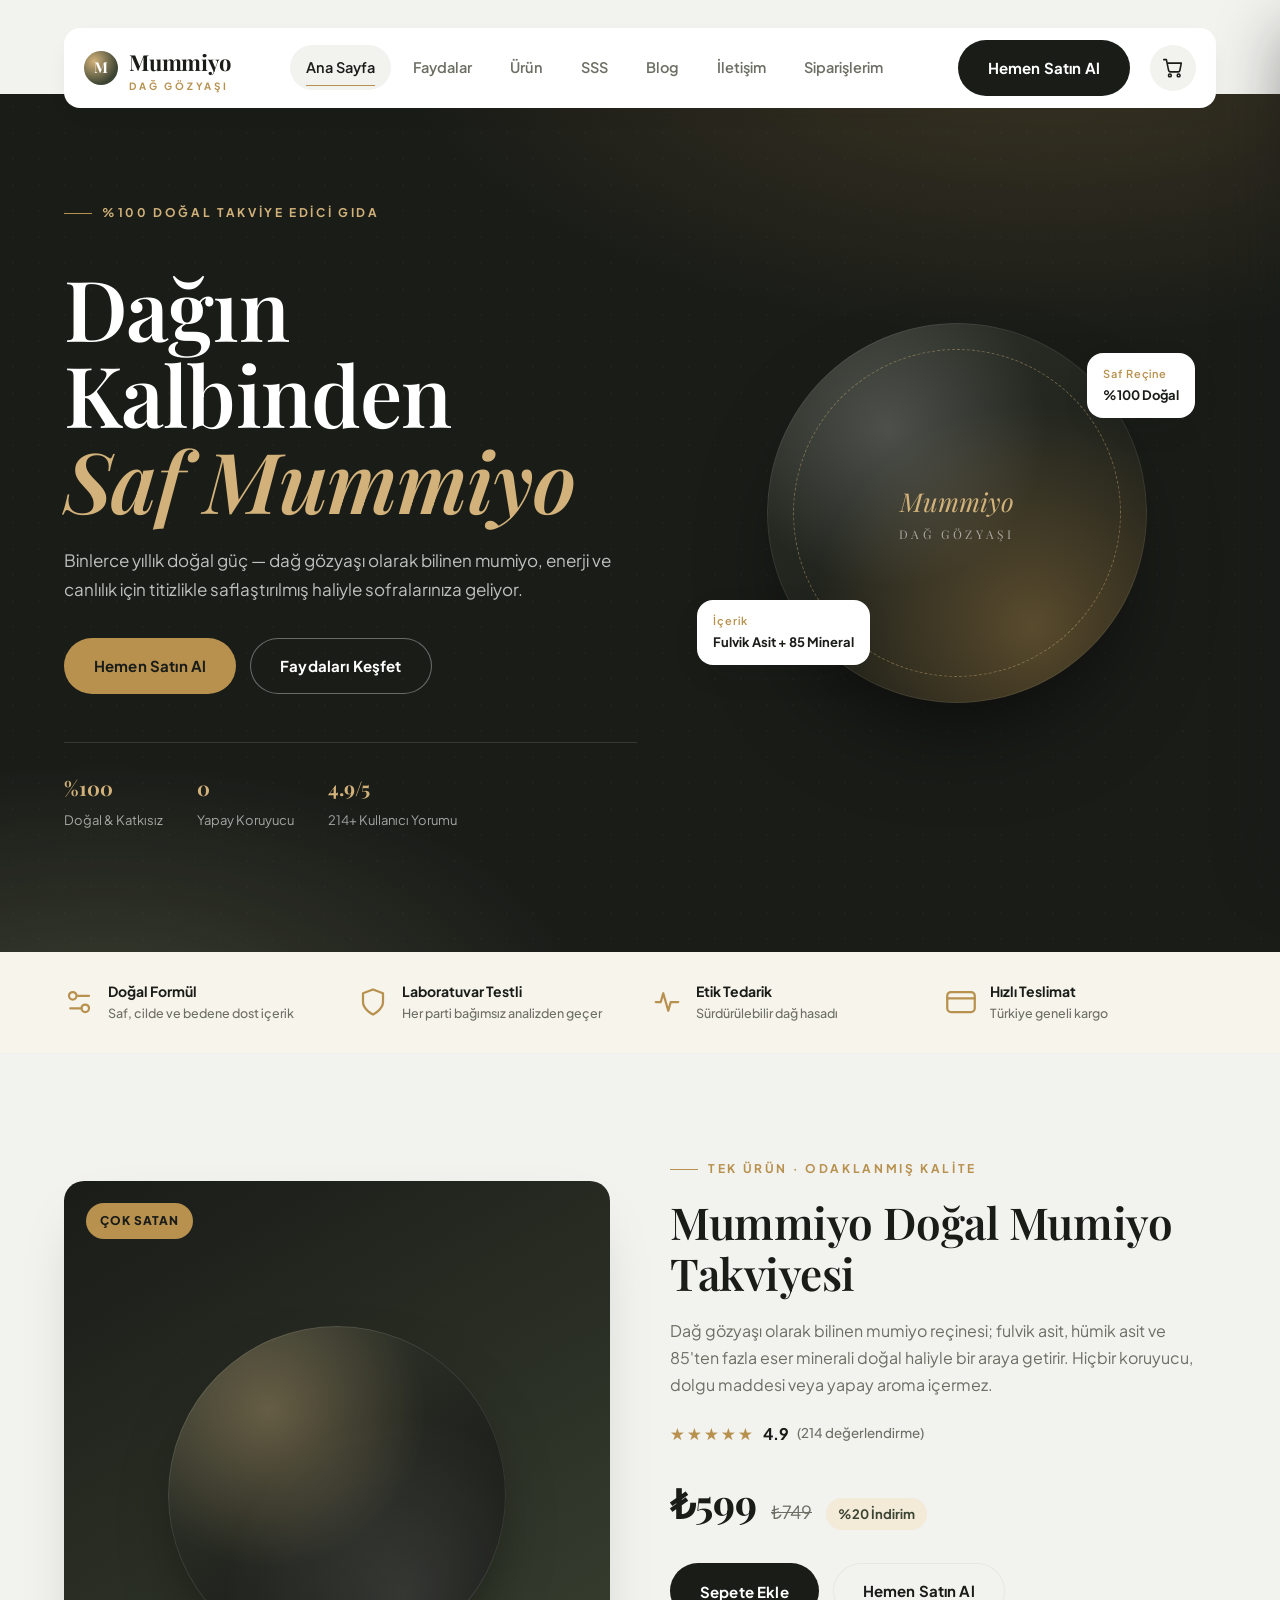
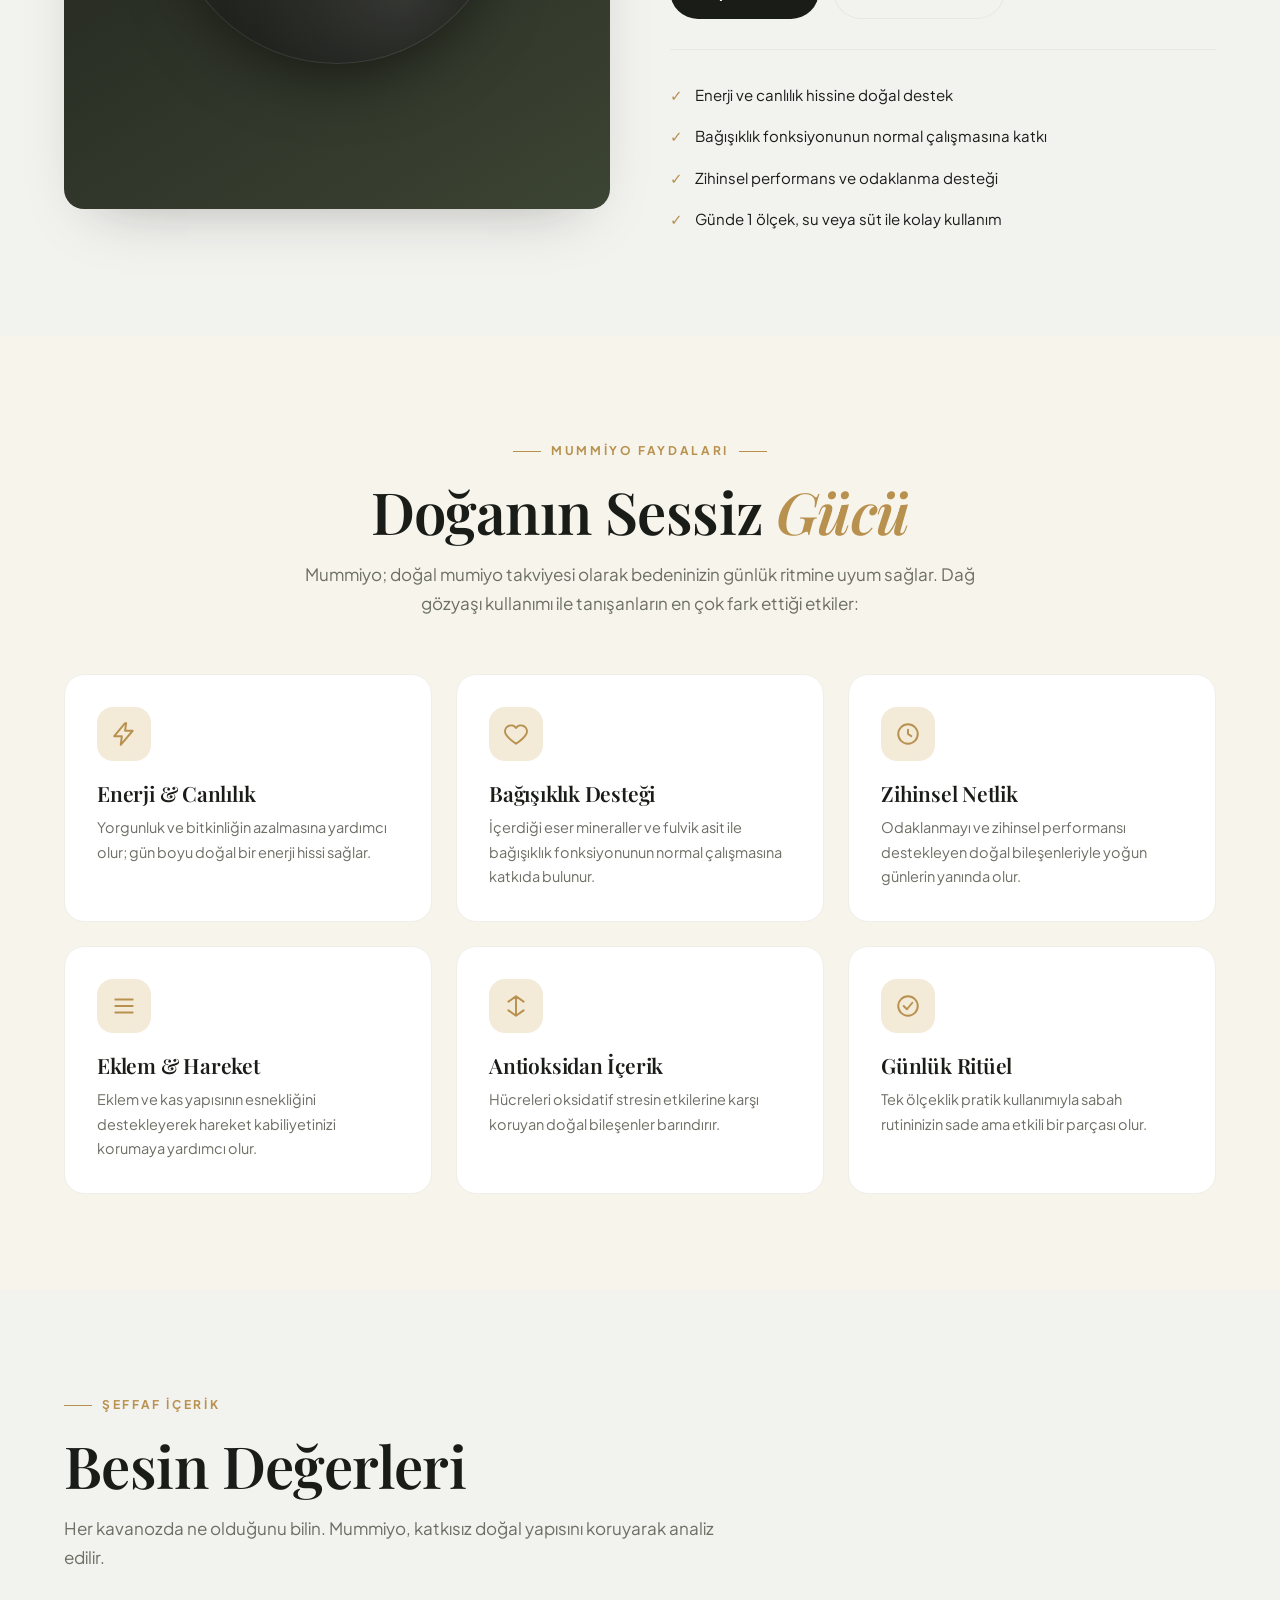
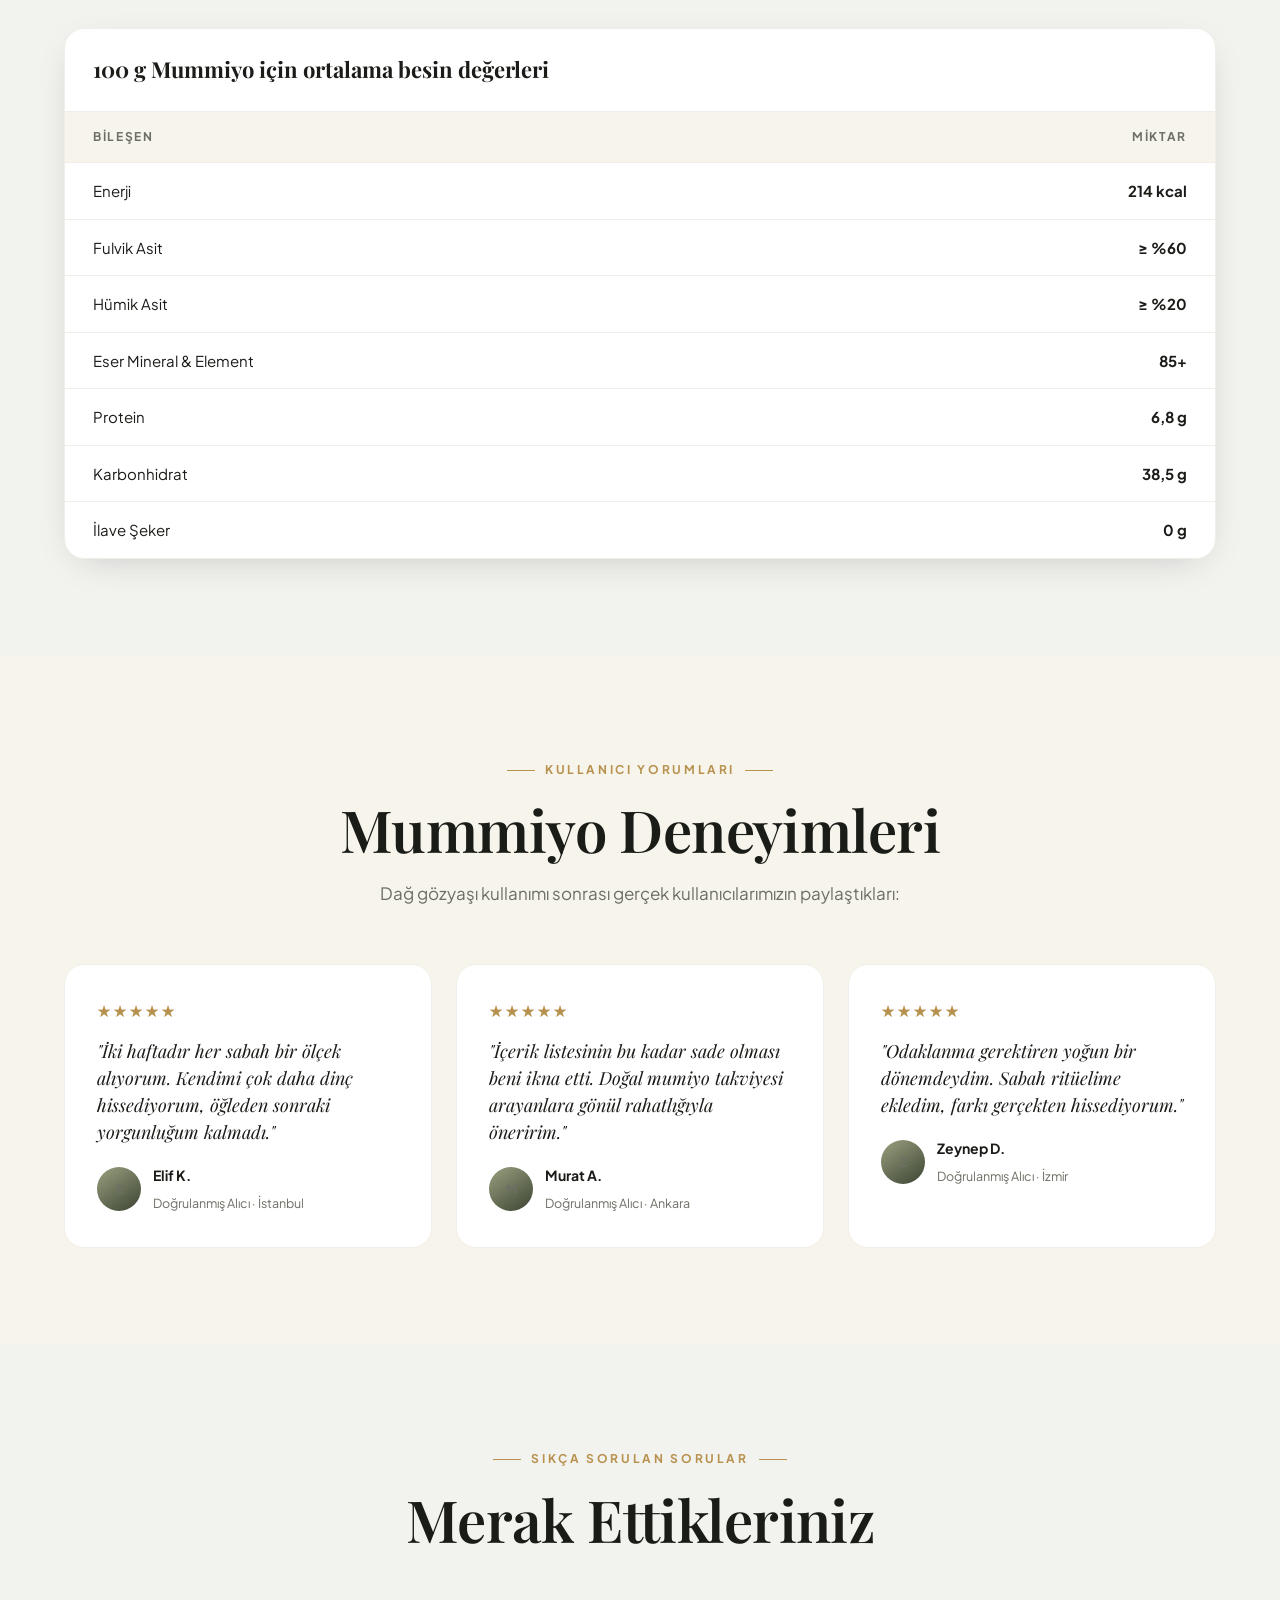
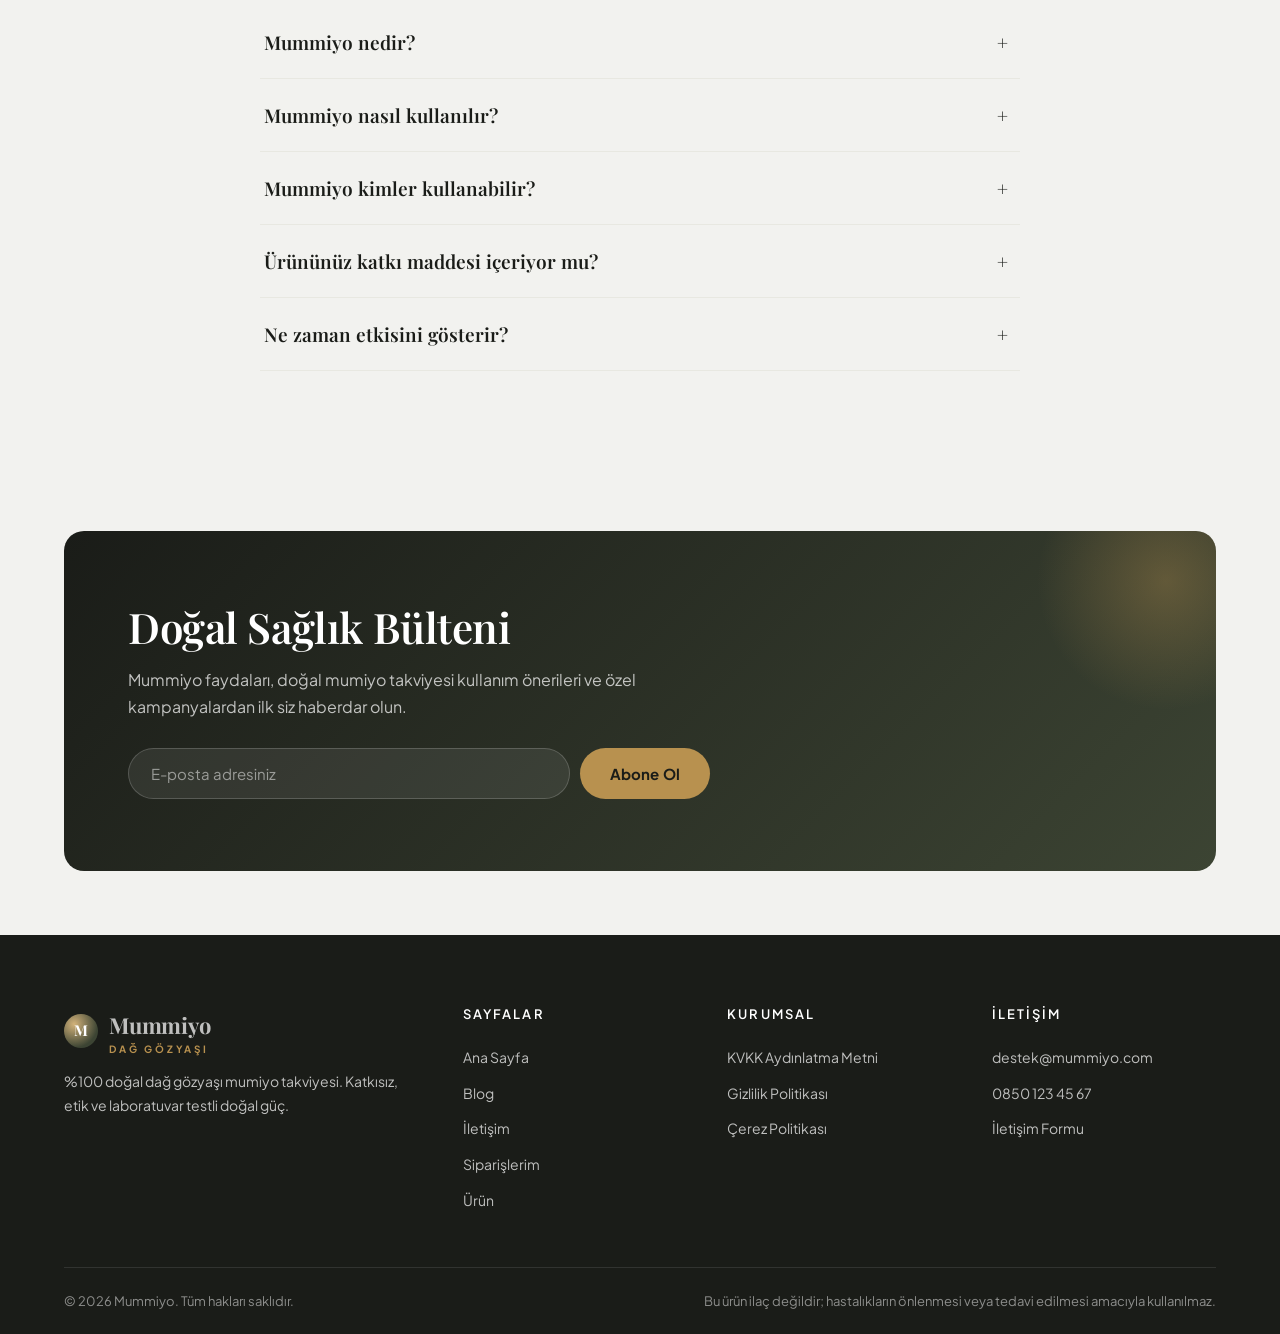
==== index.html @ 5c550f5b "Initial baseline commit of Mummiyo website" ====
<!DOCTYPE html>
<html lang="tr">
<head>
  <meta charset="UTF-8">
  <meta name="viewport" content="width=device-width, initial-scale=1.0">
  <title>Mummiyo — Doğal Mumiyo Takviyesi | Dağ Gözyaşı</title>
  <meta name="description" content="Mummiyo, %100 doğal dağ gözyaşı (mumiyo) takviye edici gıdasıdır. Enerji, bağışıklık ve genel canlılık için saf, katkısız ve etik üretilmiş doğal mumiyo takviyesi. Mummiyo faydalarını keşfedin.">
  <link rel="canonical" href="https://www.mummiyo.com/">

  <!-- Open Graph -->
  <meta property="og:type" content="website">
  <meta property="og:title" content="Mummiyo — Doğal Mumiyo Takviyesi | Dağ Gözyaşı">
  <meta property="og:description" content="%100 doğal dağ gözyaşı mumiyo takviyesi. Saf, katkısız ve etik üretim. Mummiyo faydalarını keşfedin.">
  <meta property="og:url" content="https://www.mummiyo.com/">
  <meta property="og:image" content="https://www.mummiyo.com/assets/img/mummiyo-og.jpg">
  <meta property="og:locale" content="tr_TR">
  <meta property="og:site_name" content="Mummiyo">

  <!-- Twitter -->
  <meta name="twitter:card" content="summary_large_image">
  <meta name="twitter:title" content="Mummiyo — Doğal Mumiyo Takviyesi | Dağ Gözyaşı">
  <meta name="twitter:description" content="%100 doğal dağ gözyaşı mumiyo takviyesi. Saf, katkısız ve etik üretim.">
  <meta name="twitter:image" content="https://www.mummiyo.com/assets/img/mummiyo-og.jpg">

  <!-- Fonts (luxury typography) -->
  <link rel="preconnect" href="https://fonts.googleapis.com">
  <link rel="preconnect" href="https://fonts.gstatic.com" crossorigin>
  <link href="https://fonts.googleapis.com/css2?family=Playfair+Display:ital,wght@0,500;0,600;0,700;1,500;1,600&family=Plus+Jakarta+Sans:wght@400;500;600;700;800&display=swap" rel="stylesheet">

  <link rel="stylesheet" href="assets/css/style.css">

  <!-- Schema.org — Product -->
  <script type="application/ld+json">
  {
    "@context": "https://schema.org",
    "@type": "Product",
    "name": "Mummiyo Doğal Mumiyo Takviyesi",
    "alternateName": "Dağ Gözyaşı Mummiyo",
    "image": "https://www.mummiyo.com/assets/img/mummiyo-og.jpg",
    "description": "%100 doğal, katkısız dağ gözyaşı mumiyo takviye edici gıda. Enerji, bağışıklık ve genel canlılık desteği.",
    "brand": { "@type": "Brand", "name": "Mummiyo" },
    "sku": "MMY-100",
    "gtin13": "8690000000000",
    "offers": {
      "@type": "Offer",
      "url": "https://www.mummiyo.com/",
      "priceCurrency": "TRY",
      "price": "599.00",
      "availability": "https://schema.org/InStock",
      "itemCondition": "https://schema.org/NewCondition"
    },
    "aggregateRating": {
      "@type": "AggregateRating",
      "ratingValue": "4.9",
      "reviewCount": "214",
      "bestRating": "5",
      "worstRating": "1"
    }
  }
  </script>
</head>
<body>

  <header class="site-header">
    <div class="container">
      <nav class="nav" aria-label="Ana menü">
        <a class="brand" href="index.html">
          <span class="brand-mark" aria-hidden="true">M</span>
          <span>Mummiyo<small>Dağ Gözyaşı</small></span>
        </a>

        <div class="nav-links">
          <a href="index.html" aria-current="page">Ana Sayfa</a>
          <a href="#faydalar">Faydalar</a>
          <a href="#urun">Ürün</a>
          <a href="#sss">SSS</a>
          <a href="blog.html">Blog</a>
          <a href="iletisim.html">İletişim</a>
          <a href="siparislerim.html">Siparişlerim</a>
        </div>

        <a class="btn btn--dark nav-cta" href="checkout.html" data-buy-now>Hemen Satın Al</a>

        <button class="nav-toggle" aria-label="Menüyü aç/kapat" aria-expanded="false">
          <span></span><span></span><span></span>
        </button>
      </nav>
    </div>
  </header>

  <main>
    <!-- Hero -->
    <section class="hero">
      <div class="container hero-grid">
        <div class="hero-copy reveal">
          <span class="eyebrow">%100 Doğal Takviye Edici Gıda</span>
          <h1 class="hero-title">Dağın Kalbinden<br><span class="accent">Saf Mummiyo</span></h1>
          <p class="hero-text">Binlerce yıllık doğal güç — dağ gözyaşı olarak bilinen mumiyo, enerji ve canlılık için titizlikle saflaştırılmış haliyle sofralarınıza geliyor.</p>
          <div class="hero-actions">
            <a class="btn btn--gold" href="checkout.html" data-buy-now>Hemen Satın Al</a>
            <a class="btn btn--ghost" href="#faydalar">Faydaları Keşfet</a>
          </div>
          <div class="hero-meta">
            <div><strong>%100</strong><span>Doğal & Katkısız</span></div>
            <div><strong>0</strong><span>Yapay Koruyucu</span></div>
            <div><strong>4.9/5</strong><span>214+ Kullanıcı Yorumu</span></div>
          </div>
        </div>
        <div class="hero-visual reveal">
          <div class="hero-product">
            <div class="hero-jar">
              <div class="jar-name">Mummiyo</div>
              <div class="jar-sub">Dağ Gözyaşı</div>
            </div>
          </div>
          <div class="hero-badge hero-badge--top"><span>Saf Reçine</span>%100 Doğal</div>
          <div class="hero-badge hero-badge--bottom"><span>İçerik</span>Fulvik Asit + 85 Mineral</div>
        </div>
      </div>
    </section>

    <!-- Trust strip -->
    <section class="trust-strip" aria-label="Güven unsurları">
      <div class="container">
        <ul class="trust-list">
          <li class="trust-item">
            <svg viewBox="0 0 24 24" fill="none" stroke="currentColor" stroke-width="1.8" stroke-linecap="round" stroke-linejoin="round"><path d="M20 7h-9M14 17H5"/><circle cx="17" cy="17" r="3"/><circle cx="7" cy="7" r="3"/></svg>
            <div><strong>Doğal Formül</strong><span>Saf, cilde ve bedene dost içerik</span></div>
          </li>
          <li class="trust-item">
            <svg viewBox="0 0 24 24" fill="none" stroke="currentColor" stroke-width="1.8" stroke-linecap="round" stroke-linejoin="round"><path d="M12 22s8-4 8-10V5l-8-3-8 3v7c0 6 8 10 8 10z"/></svg>
            <div><strong>Laboratuvar Testli</strong><span>Her parti bağımsız analizden geçer</span></div>
          </li>
          <li class="trust-item">
            <svg viewBox="0 0 24 24" fill="none" stroke="currentColor" stroke-width="1.8" stroke-linecap="round" stroke-linejoin="round"><path d="M3 12h4l2-7 4 14 2-7h6"/></svg>
            <div><strong>Etik Tedarik</strong><span>Sürdürülebilir dağ hasadı</span></div>
          </li>
          <li class="trust-item">
            <svg viewBox="0 0 24 24" fill="none" stroke="currentColor" stroke-width="1.8" stroke-linecap="round" stroke-linejoin="round"><rect x="1" y="4" width="22" height="16" rx="3"/><path d="M1 9h22"/></svg>
            <div><strong>Hızlı Teslimat</strong><span>Türkiye geneli kargo</span></div>
          </li>
        </ul>
      </div>
    </section>

    <!-- Product -->
    <section class="section" id="urun">
      <div class="container">
        <div class="product">
          <div class="product-media reveal">
            <span class="product-badge">Çok Satan</span>
            <div class="product-orb" role="img" aria-label="Mummiyo doğal mumiyo reçinesi"></div>
          </div>
          <div class="product-info reveal">
            <span class="eyebrow">Tek Ürün · Odaklanmış Kalite</span>
            <h2>Mummiyo Doğal Mumiyo Takviyesi</h2>
            <p class="product-desc">Dağ gözyaşı olarak bilinen mumiyo reçinesi; fulvik asit, hümik asit ve 85'ten fazla eser minerali doğal haliyle bir araya getirir. Hiçbir koruyucu, dolgu maddesi veya yapay aroma içermez.</p>
            <div class="product-rating">
              <span class="stars">★★★★★</span>
              <span>4.9</span>
              <small>(214 değerlendirme)</small>
            </div>
            <div class="product-price">
              <span class="now">₺599</span>
              <span class="was">₺749</span>
              <span class="off">%20 İndirim</span>
            </div>
            <div class="product-actions">
              <button class="btn btn--dark" type="button" data-add-to-cart>Sepete Ekle</button>
              <a class="btn btn--outline" href="checkout.html" data-buy-now>Hemen Satın Al</a>
            </div>
            <ul class="product-points">
              <li>Enerji ve canlılık hissine doğal destek</li>
              <li>Bağışıklık fonksiyonunun normal çalışmasına katkı</li>
              <li>Zihinsel performans ve odaklanma desteği</li>
              <li>Günde 1 ölçek, su veya süt ile kolay kullanım</li>
            </ul>
          </div>
        </div>
      </div>
    </section>

    <!-- Benefits -->
    <section class="section section--warm" id="faydalar">
      <div class="container">
        <div class="section-head section-head--center reveal">
          <span class="eyebrow">Mummiyo Faydaları</span>
          <h2 class="title">Doğanın Sessiz <em>Gücü</em></h2>
          <p class="lead">Mummiyo; doğal mumiyo takviyesi olarak bedeninizin günlük ritmine uyum sağlar. Dağ gözyaşı kullanımı ile tanışanların en çok fark ettiği etkiler:</p>
        </div>
        <div class="grid grid-3">
          <article class="card reveal">
            <div class="card-icon"><svg viewBox="0 0 24 24" fill="none" stroke="currentColor" stroke-width="1.8" stroke-linecap="round" stroke-linejoin="round"><path d="M13 2 3 14h7l-1 8 11-13h-7l1-7z"/></svg></div>
            <h3>Enerji & Canlılık</h3>
            <p>Yorgunluk ve bitkinliğin azalmasına yardımcı olur; gün boyu doğal bir enerji hissi sağlar.</p>
          </article>
          <article class="card reveal">
            <div class="card-icon"><svg viewBox="0 0 24 24" fill="none" stroke="currentColor" stroke-width="1.8" stroke-linecap="round" stroke-linejoin="round"><path d="M12 21s-7-4.6-9.5-9A5.5 5.5 0 0 1 12 6.5 5.5 5.5 0 0 1 21.5 12C19 16.4 12 21 12 21z"/></svg></div>
            <h3>Bağışıklık Desteği</h3>
            <p>İçerdiği eser mineraller ve fulvik asit ile bağışıklık fonksiyonunun normal çalışmasına katkıda bulunur.</p>
          </article>
          <article class="card reveal">
            <div class="card-icon"><svg viewBox="0 0 24 24" fill="none" stroke="currentColor" stroke-width="1.8" stroke-linecap="round" stroke-linejoin="round"><circle cx="12" cy="12" r="9"/><path d="M12 8v4l3 2"/></svg></div>
            <h3>Zihinsel Netlik</h3>
            <p>Odaklanmayı ve zihinsel performansı destekleyen doğal bileşenleriyle yoğun günlerin yanında olur.</p>
          </article>
          <article class="card reveal">
            <div class="card-icon"><svg viewBox="0 0 24 24" fill="none" stroke="currentColor" stroke-width="1.8" stroke-linecap="round" stroke-linejoin="round"><path d="M4 6h16M4 12h16M4 18h16"/></svg></div>
            <h3>Eklem & Hareket</h3>
            <p>Eklem ve kas yapısının esnekliğini destekleyerek hareket kabiliyetinizi korumaya yardımcı olur.</p>
          </article>
          <article class="card reveal">
            <div class="card-icon"><svg viewBox="0 0 24 24" fill="none" stroke="currentColor" stroke-width="1.8" stroke-linecap="round" stroke-linejoin="round"><path d="M12 3v18M5 8l7-5 7 5M5 16l7 5 7-5"/></svg></div>
            <h3>Antioksidan İçerik</h3>
            <p>Hücreleri oksidatif stresin etkilerine karşı koruyan doğal bileşenler barındırır.</p>
          </article>
          <article class="card reveal">
            <div class="card-icon"><svg viewBox="0 0 24 24" fill="none" stroke="currentColor" stroke-width="1.8" stroke-linecap="round" stroke-linejoin="round"><circle cx="12" cy="12" r="9"/><path d="M8 12l3 3 5-6"/></svg></div>
            <h3>Günlük Ritüel</h3>
            <p>Tek ölçeklik pratik kullanımıyla sabah rutininizin sade ama etkili bir parçası olur.</p>
          </article>
        </div>
      </div>
    </section>

    <!-- Nutrition -->
    <section class="section" id="besin-degerleri">
      <div class="container">
        <div class="section-head reveal">
          <span class="eyebrow">Şeffaf İçerik</span>
          <h2 class="title">Besin Değerleri</h2>
          <p class="lead">Her kavanozda ne olduğunu bilin. Mummiyo, katkısız doğal yapısını koruyarak analiz edilir.</p>
        </div>
        <div class="table-wrap reveal">
          <table class="nutrition-table">
            <caption>100 g Mummiyo için ortalama besin değerleri</caption>
            <thead>
              <tr><th scope="col">Bileşen</th><th scope="col">Miktar</th></tr>
            </thead>
            <tbody>
              <tr><td>Enerji</td><td>214 kcal</td></tr>
              <tr><td>Fulvik Asit</td><td>≥ %60</td></tr>
              <tr><td>Hümik Asit</td><td>≥ %20</td></tr>
              <tr><td>Eser Mineral & Element</td><td>85+</td></tr>
              <tr><td>Protein</td><td>6,8 g</td></tr>
              <tr><td>Karbonhidrat</td><td>38,5 g</td></tr>
              <tr><td>İlave Şeker</td><td>0 g</td></tr>
            </tbody>
          </table>
        </div>
      </div>
    </section>

    <!-- Reviews -->
    <section class="section section--warm" id="yorumlar">
      <div class="container">
        <div class="section-head section-head--center reveal">
          <span class="eyebrow">Kullanıcı Yorumları</span>
          <h2 class="title">Mummiyo Deneyimleri</h2>
          <p class="lead">Dağ gözyaşı kullanımı sonrası gerçek kullanıcılarımızın paylaştıkları:</p>
        </div>
        <div class="grid grid-3">
          <article class="card review reveal">
            <div class="stars">★★★★★</div>
            <blockquote>"İki haftadır her sabah bir ölçek alıyorum. Kendimi çok daha dinç hissediyorum, öğleden sonraki yorgunluğum kalmadı."</blockquote>
            <footer><span class="review-avatar">E</span><div><strong>Elif K.</strong><span>Doğrulanmış Alıcı · İstanbul</span></div></footer>
          </article>
          <article class="card review reveal">
            <div class="stars">★★★★★</div>
            <blockquote>"İçerik listesinin bu kadar sade olması beni ikna etti. Doğal mumiyo takviyesi arayanlara gönül rahatlığıyla öneririm."</blockquote>
            <footer><span class="review-avatar">M</span><div><strong>Murat A.</strong><span>Doğrulanmış Alıcı · Ankara</span></div></footer>
          </article>
          <article class="card review reveal">
            <div class="stars">★★★★★</div>
            <blockquote>"Odaklanma gerektiren yoğun bir dönemdeydim. Sabah ritüelime ekledim, farkı gerçekten hissediyorum."</blockquote>
            <footer><span class="review-avatar">Z</span><div><strong>Zeynep D.</strong><span>Doğrulanmış Alıcı · İzmir</span></div></footer>
          </article>
        </div>
      </div>
    </section>

    <!-- FAQ -->
    <section class="section" id="sss">
      <div class="container">
        <div class="section-head section-head--center reveal">
          <span class="eyebrow">Sıkça Sorulan Sorular</span>
          <h2 class="title">Merak Ettikleriniz</h2>
        </div>
        <div class="faq reveal">
          <div class="faq-item">
            <button class="faq-question" type="button">Mummiyo nedir?<span class="icon">+</span></button>
            <div class="faq-answer"><p>Mummiyo (mumiyo), yüksek rakımlı dağ yamaçlarında yüzyıllar boyunca doğal olarak oluşan, fulvik asit ve eser mineraller açısından zengin doğal bir reçinedir. "Dağ gözyaşı" olarak da bilinir.</p></div>
          </div>
          <div class="faq-item">
            <button class="faq-question" type="button">Mummiyo nasıl kullanılır?<span class="icon">+</span></button>
            <div class="faq-answer"><p>Günde 1 ölçek (yaklaşık 0,2–0,5 g) mummiyoyu bir bardak ılık su, süt veya bitki çayına karıştırarak tüketebilirsiniz. Sabah aç karnına kullanılması önerilir.</p></div>
          </div>
          <div class="faq-item">
            <button class="faq-question" type="button">Mummiyo kimler kullanabilir?<span class="icon">+</span></button>
            <div class="faq-answer"><p>18 yaş üzeri sağlıklı yetişkinler kullanabilir. Hamilelik, emzirme dönemi veya kronik bir rahatsızlığınız varsa kullanmadan önce doktorunuza danışın.</p></div>
          </div>
          <div class="faq-item">
            <button class="faq-question" type="button">Ürününüz katkı maddesi içeriyor mu?<span class="icon">+</span></button>
            <div class="faq-answer"><p>Hayır. Mummiyo %100 doğaldır; koruyucu, dolgu maddesi, yapay tatlandırıcı ve renklendirici içermez. Her parti bağımsız laboratuvarda analiz edilir.</p></div>
          </div>
          <div class="faq-item">
            <button class="faq-question" type="button">Ne zaman etkisini gösterir?<span class="icon">+</span></button>
            <div class="faq-answer"><p>Etki kişiden kişiye değişmekle birlikte, düzenli kullanımda çoğu kullanıcı 2–4 hafta içinde enerji ve canlılık farkını bildirmektedir.</p></div>
          </div>
        </div>
      </div>
    </section>

    <!-- Newsletter -->
    <section class="section section--tight">
      <div class="container">
        <div class="newsletter reveal">
          <h2>Doğal Sağlık Bülteni</h2>
          <p>Mummiyo faydaları, doğal mumiyo takviyesi kullanım önerileri ve özel kampanyalardan ilk siz haberdar olun.</p>
          <form class="newsletter-form" data-demo>
            <input type="email" name="email" placeholder="E-posta adresiniz" required aria-label="E-posta adresiniz">
            <button class="btn btn--gold" type="submit">Abone Ol</button>
            <p class="form-note" style="color:rgba(255,255,255,0.6);width:100%;"></p>
          </form>
        </div>
      </div>
    </section>
  </main>

  <footer class="site-footer">
    <div class="container">
      <div class="footer-grid">
        <div class="footer-brand">
          <a class="brand" href="index.html">
            <span class="brand-mark" aria-hidden="true">M</span>
            <span>Mummiyo<small>Dağ Gözyaşı</small></span>
          </a>
          <p>%100 doğal dağ gözyaşı mumiyo takviyesi. Katkısız, etik ve laboratuvar testli doğal güç.</p>
        </div>
        <nav class="footer-col" aria-label="Sayfalar">
          <h4>Sayfalar</h4>
          <a href="index.html">Ana Sayfa</a>
          <a href="blog.html">Blog</a>
          <a href="iletisim.html">İletişim</a>
          <a href="siparislerim.html">Siparişlerim</a>
          <a href="#urun">Ürün</a>
        </nav>
        <nav class="footer-col" aria-label="Yasal">
          <h4>Kurumsal</h4>
          <a href="kvkk.html">KVKK Aydınlatma Metni</a>
          <a href="gizlilik.html">Gizlilik Politikası</a>
          <a href="gizlilik.html#cerez">Çerez Politikası</a>
        </nav>
        <div class="footer-col">
          <h4>İletişim</h4>
          <a href="mailto:destek@mummiyo.com">destek@mummiyo.com</a>
          <a href="tel:+908501234567">0850 123 45 67</a>
          <a href="iletisim.html">İletişim Formu</a>
        </div>
      </div>
      <div class="footer-bottom">
        <span>© <span data-year>2026</span> Mummiyo. Tüm hakları saklıdır.</span>
        <span>Bu ürün ilaç değildir; hastalıkların önlenmesi veya tedavi edilmesi amacıyla kullanılmaz.</span>
      </div>
    </div>
  </footer>

  <script src="assets/js/main.js"></script>
</body>
</html>
---- assets/css/style.css ----
/* =========================================================
   Mummiyo — Doğal Takviye Edici Gıda
   Design System (sablon.html referanslı: doğal, lüks, sıcak)
   Fonts: Playfair Display (başlık) + Plus Jakarta Sans (gövde)
   ========================================================= */

:root {
  /* Renk paleti — sablon.html token'larından türetilmiştir */
  --c-dark: #1a1c18;        /* ana koyu yeşil-siyah  (token c5c4fdcb) */
  --c-deep: #252922;        /* derin zeytin          (token 3e9acad8) */
  --c-olive: #3c4433;       /* koyu zeytin           (token dca875b7) */
  --c-sage: #757d5c;        /* adaçayı yeşili        (token b33ee92c) */
  --c-sage-soft: #9aa07f;   /* açık adaçayı */
  --c-cream: #f2f2ef;       /* krem zemin            (token 5087bb56) */
  --c-cream-warm: #f7f4ec;  /* daha sıcak krem */
  --c-line: #e8e8e1;        /* açık çizgi            (token 81373393) */
  --c-line-soft: #efeee8;
  --c-white: #ffffff;
  --c-gold: #b8914f;        /* altın dokunuş */
  --c-gold-soft: #d2b27a;   /* açık altın */
  --c-gold-pale: #f3ead8;   /* altın tonlu açık zemin */
  --c-muted: #6c6f64;       /* gri-yeşil metin */

  /* Tipografi */
  --font-head: "Playfair Display", "Georgia", serif;
  --font-body: "Plus Jakarta Sans", system-ui, -apple-system, "Segoe UI", sans-serif;

  /* Ritim */
  --radius-lg: 20px;
  --radius-md: 16px;
  --radius-pill: 999px;
  --radius-sm: 12px;
  --container: 1200px;
  --shadow-soft: 0 24px 60px -32px rgba(26, 28, 24, 0.35);
  --shadow-card: 0 10px 40px -18px rgba(26, 28, 24, 0.28);
  --ease: cubic-bezier(0.22, 1, 0.36, 1);
  --speed: 0.35s;
}

/* ---------- Reset ---------- */
*,
*::before,
*::after { box-sizing: border-box; }

html { scroll-behavior: smooth; -webkit-text-size-adjust: 100%; }

body {
  margin: 0;
  font-family: var(--font-body);
  font-size: 16px;
  line-height: 1.7;
  color: var(--c-dark);
  background-color: var(--c-cream);
  -webkit-font-smoothing: antialiased;
  text-rendering: optimizeLegibility;
}

img, svg { display: block; max-width: 100%; height: auto; }
a { color: inherit; text-decoration: none; }
button { font-family: inherit; cursor: pointer; border: none; background: none; }
ul { margin: 0; padding: 0; list-style: none; }
h1, h2, h3, h4 { margin: 0; line-height: 1.15; font-family: var(--font-head); font-weight: 600; letter-spacing: -0.01em; }
p { margin: 0; }

::selection { background: var(--c-gold); color: var(--c-dark); }

/* ---------- Layout ---------- */
.container {
  width: 100%;
  max-width: var(--container);
  margin-inline: auto;
  padding-inline: 24px;
}

.section { padding-block: 96px; }
.section--tight { padding-block: 64px; }
.section--cream { background: var(--c-cream); }
.section--warm { background: var(--c-cream-warm); }
.section--dark { background: var(--c-dark); color: var(--c-white); }

.section-head { max-width: 680px; margin-bottom: 56px; }
.section-head--center { margin-inline: auto; text-align: center; }

.eyebrow {
  display: inline-flex;
  align-items: center;
  gap: 10px;
  font-size: 12px;
  font-weight: 700;
  letter-spacing: 0.22em;
  text-transform: uppercase;
  color: var(--c-gold);
  margin-bottom: 18px;
}
.eyebrow::before {
  content: "";
  width: 28px;
  height: 1px;
  background: var(--c-gold);
}
.section-head--center .eyebrow::after {
  content: "";
  width: 28px;
  height: 1px;
  background: var(--c-gold);
}

.title {
  font-size: clamp(34px, 5vw, 58px);
  line-height: 1.08;
  color: inherit;
}
.title em { font-style: italic; color: var(--c-gold); }
.lead { margin-top: 18px; font-size: 17px; color: var(--c-muted); max-width: 56ch; }
.section-head--center .lead { margin-inline: auto; }
.section--dark .lead { color: rgba(255, 255, 255, 0.72); }

/* ---------- Buttons ---------- */
.btn {
  position: relative;
  display: inline-flex;
  align-items: center;
  justify-content: center;
  gap: 10px;
  padding: 15px 30px;
  border-radius: var(--radius-pill);
  font-weight: 700;
  font-size: 15px;
  letter-spacing: 0.01em;
  transition: transform var(--speed) var(--ease),
              box-shadow var(--speed) var(--ease),
              background-color var(--speed) var(--ease),
              color var(--speed) var(--ease);
  overflow: hidden;
  isolation: isolate;
}
.btn svg { width: 18px; height: 18px; }

.btn--dark {
  background: var(--c-dark);
  color: var(--c-white);
}
.btn--dark:hover {
  background: var(--c-olive);
  transform: translateY(-2px);
  box-shadow: var(--shadow-soft);
}

.btn--gold {
  background: var(--c-gold);
  color: var(--c-dark);
}
.btn--gold:hover {
  background: var(--c-gold-soft);
  transform: translateY(-2px);
  box-shadow: 0 18px 40px -16px rgba(184, 145, 79, 0.55);
}

.btn--ghost {
  background: transparent;
  color: var(--c-white);
  box-shadow: inset 0 0 0 1px rgba(255, 255, 255, 0.35);
}
.btn--ghost:hover {
  box-shadow: inset 0 0 0 1px var(--c-gold);
  color: var(--c-gold-soft);
  transform: translateY(-2px);
}

.btn--outline {
  background: transparent;
  color: var(--c-dark);
  box-shadow: inset 0 0 0 1px var(--c-line);
}
.btn--outline:hover {
  box-shadow: inset 0 0 0 1px var(--c-dark);
  transform: translateY(-2px);
}

/* micro-interaction: buton içi parlama */
.btn::after {
  content: "";
  position: absolute;
  inset: 0;
  background: linear-gradient(100deg, transparent 30%, rgba(255, 255, 255, 0.28) 50%, transparent 70%);
  transform: translateX(-120%);
  transition: transform 0.7s var(--ease);
  z-index: -1;
}
.btn:hover::after { transform: translateX(120%); }

/* ---------- Header / Nav ---------- */
.site-header {
  position: sticky;
  top: 14px;
  z-index: 100;
  padding-top: 14px;
}
.nav {
  display: flex;
  align-items: center;
  gap: 20px;
  background: var(--c-white);
  border-radius: var(--radius-md);
  padding: 12px 20px;
  box-shadow: 0 8px 30px -18px rgba(26, 28, 24, 0.25);
  transition: box-shadow var(--speed) var(--ease);
}
.nav.scrolled { box-shadow: var(--shadow-card); }

.brand {
  display: inline-flex;
  align-items: center;
  gap: 11px;
  font-family: var(--font-head);
  font-size: 22px;
  font-weight: 700;
  letter-spacing: -0.01em;
}
.brand-mark {
  width: 34px;
  height: 34px;
  border-radius: 50%;
  background: radial-gradient(circle at 30% 30%, var(--c-gold-soft), var(--c-olive) 70%);
  display: grid;
  place-items: center;
  color: var(--c-white);
  font-size: 15px;
}
.brand small { font-family: var(--font-body); font-size: 10px; letter-spacing: 0.28em; text-transform: uppercase; color: var(--c-gold); display: block; line-height: 1; }

.nav-links {
  display: flex;
  align-items: center;
  gap: 6px;
  margin-inline: auto;
}
.nav-links a {
  position: relative;
  padding: 10px 16px;
  border-radius: var(--radius-pill);
  font-size: 14.5px;
  font-weight: 600;
  color: var(--c-muted);
  transition: color var(--speed) var(--ease), background-color var(--speed) var(--ease);
}
.nav-links a:hover,
.nav-links a[aria-current="page"] {
  color: var(--c-dark);
  background: var(--c-cream);
}
.nav-links a::after {
  content: "";
  position: absolute;
  left: 16px; right: 16px; bottom: 4px;
  height: 1.5px;
  background: var(--c-gold);
  transform: scaleX(0);
  transform-origin: left;
  transition: transform var(--speed) var(--ease);
}
.nav-links a[aria-current="page"]::after,
.nav-links a:hover::after { transform: scaleX(1); }

.nav-cta { flex-shrink: 0; }

.nav-toggle {
  display: none;
  width: 44px;
  height: 44px;
  border-radius: var(--radius-sm);
  background: var(--c-cream);
  place-items: center;
}
.nav-toggle span {
  display: block;
  width: 20px;
  height: 2px;
  background: var(--c-dark);
  margin: 4px auto;
  border-radius: 2px;
  transition: transform var(--speed) var(--ease), opacity var(--speed) var(--ease);
}

/* ---------- Hero ---------- */
.hero {
  position: relative;
  overflow: hidden;
  background:
    radial-gradient(1100px 520px at 82% -8%, rgba(184, 145, 79, 0.22), transparent 60%),
    radial-gradient(900px 500px at 8% 110%, rgba(117, 125, 92, 0.35), transparent 55%),
    var(--c-dark);
  color: var(--c-white);
}
.hero::before {
  content: "";
  position: absolute;
  inset: 0;
  background-image: radial-gradient(rgba(255,255,255,0.05) 1px, transparent 1px);
  background-size: 26px 26px;
  opacity: 0.4;
  pointer-events: none;
}
.hero-grid {
  position: relative;
  display: grid;
  grid-template-columns: 1.05fr 0.95fr;
  align-items: center;
  gap: 60px;
  min-height: 92vh;
  padding-block: 100px 120px;
}
.hero-copy .eyebrow { color: var(--c-gold-soft); }
.hero-title {
  font-size: clamp(44px, 7vw, 84px);
  line-height: 1.02;
  margin: 24px 0;
}
.hero-title .accent { color: var(--c-gold-soft); font-style: italic; }
.hero-text { font-size: 17px; max-width: 46ch; color: rgba(255, 255, 255, 0.72); margin-bottom: 34px; }
.hero-actions { display: flex; flex-wrap: wrap; gap: 14px; }
.hero-meta {
  display: flex;
  flex-wrap: wrap;
  gap: 34px;
  margin-top: 48px;
  padding-top: 28px;
  border-top: 1px solid rgba(255, 255, 255, 0.12);
}
.hero-meta strong { display: block; font-size: 20px; font-family: var(--font-head); color: var(--c-gold-soft); }
.hero-meta span { font-size: 13px; color: rgba(255, 255, 255, 0.6); }

.hero-visual { position: relative; display: grid; place-items: center; }
.hero-product {
  position: relative;
  width: min(380px, 80vw);
  aspect-ratio: 1;
  border-radius: 50%;
  background:
    radial-gradient(circle at 32% 28%, rgba(255,255,255,0.18), transparent 42%),
    radial-gradient(circle at 70% 80%, rgba(184,145,79,0.4), transparent 55%),
    linear-gradient(150deg, #2e332b, #141510);
  box-shadow: 0 50px 100px -40px rgba(0,0,0,0.7), inset 0 0 0 1px rgba(255,255,255,0.08);
  display: grid;
  place-items: center;
  animation: float 7s ease-in-out infinite;
}
.hero-product::after {
  content: "";
  position: absolute;
  inset: 26px;
  border-radius: 50%;
  border: 1px dashed rgba(210, 178, 122, 0.45);
}
.hero-jar {
  font-family: var(--font-head);
  text-align: center;
  color: var(--c-gold-soft);
  z-index: 1;
}
.hero-jar .jar-name { font-size: 26px; font-style: italic; }
.hero-jar .jar-sub { font-size: 12px; letter-spacing: 0.3em; text-transform: uppercase; color: rgba(255,255,255,0.55); }
.hero-badge {
  position: absolute;
  background: var(--c-white);
  color: var(--c-dark);
  border-radius: var(--radius-md);
  padding: 12px 16px;
  font-size: 13px;
  font-weight: 700;
  box-shadow: var(--shadow-card);
  animation: float 6s ease-in-out infinite reverse;
}
.hero-badge--top { top: 8%; right: 4%; }
.hero-badge--bottom { bottom: 10%; left: 0; }
.hero-badge span { display: block; font-size: 11px; font-weight: 600; color: var(--c-gold); letter-spacing: 0.08em; }

/* ---------- Trust strip ---------- */
.trust-strip { background: var(--c-cream-warm); border-bottom: 1px solid var(--c-line-soft); }
.trust-list {
  display: grid;
  grid-template-columns: repeat(4, 1fr);
  gap: 24px;
  padding-block: 28px;
}
.trust-item { display: flex; align-items: center; gap: 14px; font-size: 14px; font-weight: 600; color: var(--c-dark); }
.trust-item svg { width: 30px; height: 30px; color: var(--c-gold); flex-shrink: 0; }
.trust-item span { display: block; font-size: 12.5px; font-weight: 500; color: var(--c-muted); }

/* ---------- Cards ---------- */
.grid { display: grid; gap: 24px; }
.grid-2 { grid-template-columns: repeat(2, 1fr); }
.grid-3 { grid-template-columns: repeat(3, 1fr); }
.grid-4 { grid-template-columns: repeat(4, 1fr); }

.card {
  background: var(--c-white);
  border: 1px solid var(--c-line-soft);
  border-radius: var(--radius-lg);
  padding: 32px;
  transition: transform var(--speed) var(--ease), box-shadow var(--speed) var(--ease), border-color var(--speed) var(--ease);
}
.card:hover {
  transform: translateY(-6px);
  box-shadow: var(--shadow-card);
  border-color: var(--c-line);
}
.card-icon {
  width: 54px;
  height: 54px;
  border-radius: var(--radius-md);
  display: grid;
  place-items: center;
  background: var(--c-gold-pale);
  color: var(--c-gold);
  margin-bottom: 20px;
}
.card-icon svg { width: 26px; height: 26px; }
.card h3 { font-size: 21px; margin-bottom: 10px; }
.card p { font-size: 14.5px; color: var(--c-muted); }

/* ---------- Product ---------- */
.product {
  display: grid;
  grid-template-columns: 1fr 1fr;
  gap: 60px;
  align-items: center;
}
.product-media {
  position: relative;
  border-radius: var(--radius-lg);
  overflow: hidden;
  background: linear-gradient(150deg, var(--c-dark), var(--c-olive));
  aspect-ratio: 4 / 4.6;
  display: grid;
  place-items: center;
  box-shadow: var(--shadow-soft);
}
.product-media .product-orb {
  width: 62%;
  aspect-ratio: 1;
  border-radius: 50%;
  background: radial-gradient(circle at 30% 25%, rgba(210,178,122,0.35), transparent 45%),
              radial-gradient(circle at 70% 80%, rgba(255,255,255,0.12), transparent 50%),
              linear-gradient(145deg, #363b31, #10110e);
  box-shadow: inset 0 0 0 1px rgba(255,255,255,0.1), 0 30px 70px -30px rgba(0,0,0,0.7);
  animation: float 7s ease-in-out infinite;
}
.product-badge {
  position: absolute;
  top: 22px;
  left: 22px;
  background: var(--c-gold);
  color: var(--c-dark);
  font-size: 12px;
  font-weight: 800;
  letter-spacing: 0.08em;
  text-transform: uppercase;
  padding: 8px 14px;
  border-radius: var(--radius-pill);
}
.product-info h2 { font-size: clamp(30px, 4vw, 44px); margin-bottom: 18px; }
.product-desc { color: var(--c-muted); margin-bottom: 22px; }
.product-rating { display: flex; align-items: center; gap: 8px; margin-bottom: 22px; font-weight: 700; }
.product-rating .stars { color: var(--c-gold); letter-spacing: 2px; }
.product-rating small { color: var(--c-muted); font-weight: 500; }
.product-price { display: flex; align-items: baseline; gap: 14px; margin-bottom: 26px; }
.product-price .now { font-size: 40px; font-family: var(--font-head); font-weight: 700; color: var(--c-dark); }
.product-price .was { font-size: 18px; color: var(--c-muted); text-decoration: line-through; }
.product-price .off { font-size: 13px; font-weight: 700; color: var(--c-olive); background: var(--c-gold-pale); padding: 5px 12px; border-radius: var(--radius-pill); }
.product-actions { display: flex; flex-wrap: wrap; gap: 14px; margin-bottom: 30px; }
.product-points { border-top: 1px solid var(--c-line); padding-top: 24px; }
.product-points li {
  display: flex;
  align-items: flex-start;
  gap: 12px;
  padding-block: 8px;
  font-size: 15px;
}
.product-points li::before {
  content: "✓";
  color: var(--c-gold);
  font-weight: 800;
}

/* ---------- Nutrition table ---------- */
.table-wrap {
  background: var(--c-white);
  border: 1px solid var(--c-line-soft);
  border-radius: var(--radius-lg);
  overflow: hidden;
  box-shadow: var(--shadow-card);
}
.nutrition-table { width: 100%; border-collapse: collapse; font-size: 15px; }
.nutrition-table caption { text-align: left; padding: 22px 28px; font-family: var(--font-head); font-size: 22px; font-weight: 700; }
.nutrition-table th, .nutrition-table td { padding: 15px 28px; text-align: left; border-top: 1px solid var(--c-line-soft); }
.nutrition-table thead th { font-size: 12px; letter-spacing: 0.14em; text-transform: uppercase; color: var(--c-muted); background: var(--c-cream-warm); }
.nutrition-table tbody tr { transition: background-color var(--speed) var(--ease); }
.nutrition-table tbody tr:hover { background: var(--c-cream); }
.nutrition-table td:last-child, .nutrition-table th:last-child { text-align: right; font-weight: 700; }

/* ---------- Reviews ---------- */
.review { position: relative; }
.review .stars { color: var(--c-gold); letter-spacing: 2px; margin-bottom: 14px; }
.review blockquote { margin: 0 0 18px; font-family: var(--font-head); font-size: 18px; font-style: italic; line-height: 1.5; }
.review footer { display: flex; align-items: center; gap: 12px; }
.review-avatar {
  width: 44px;
  height: 44px;
  border-radius: 50%;
  display: grid;
  place-items: center;
  background: linear-gradient(145deg, var(--c-sage-soft), var(--c-olive));
  color: var(--c-white);
  font-weight: 700;
}
.review footer strong { display: block; font-size: 14px; }
.review footer span { font-size: 12.5px; color: var(--c-muted); }

/* ---------- FAQ ---------- */
.faq { max-width: 760px; margin-inline: auto; }
.faq-item { border-bottom: 1px solid var(--c-line); }
.faq-question {
  width: 100%;
  display: flex;
  align-items: center;
  justify-content: space-between;
  gap: 20px;
  text-align: left;
  padding: 22px 4px;
  font-family: var(--font-head);
  font-size: 19px;
  font-weight: 600;
  color: var(--c-dark);
  transition: color var(--speed) var(--ease);
}
.faq-question:hover { color: var(--c-gold); }
.faq-question .icon { flex-shrink: 0; width: 28px; height: 28px; border-radius: 50%; background: var(--c-cream); display: grid; place-items: center; transition: transform var(--speed) var(--ease), background var(--speed) var(--ease); }
.faq-item.open .faq-question .icon { transform: rotate(45deg); background: var(--c-gold); color: var(--c-white); }
.faq-answer { max-height: 0; overflow: hidden; transition: max-height 0.45s var(--ease); }
.faq-answer p { padding: 0 4px 24px; color: var(--c-muted); }

/* ---------- Newsletter ---------- */
.newsletter {
  position: relative;
  overflow: hidden;
  background: linear-gradient(135deg, var(--c-dark), var(--c-olive));
  color: var(--c-white);
  border-radius: var(--radius-lg);
  padding: 72px 64px;
}
.newsletter::after {
  content: "";
  position: absolute;
  right: -80px;
  top: -80px;
  width: 260px;
  height: 260px;
  border-radius: 50%;
  background: radial-gradient(circle, rgba(184,145,79,0.35), transparent 70%);
}
.newsletter h2 { font-size: clamp(28px, 4vw, 42px); margin-bottom: 14px; }
.newsletter p { color: rgba(255,255,255,0.72); max-width: 48ch; margin-bottom: 28px; }
.newsletter-form { display: flex; gap: 10px; flex-wrap: wrap; position: relative; z-index: 1; }
.newsletter-form input {
  flex: 1 1 260px;
  padding: 15px 22px;
  border-radius: var(--radius-pill);
  border: 1px solid rgba(255,255,255,0.18);
  background: rgba(255,255,255,0.08);
  color: var(--c-white);
  font-family: inherit;
  font-size: 15px;
  outline: none;
  transition: border-color var(--speed) var(--ease), background var(--speed) var(--ease);
}
.newsletter-form input::placeholder { color: rgba(255,255,255,0.5); }
.newsletter-form input:focus { border-color: var(--c-gold); background: rgba(255,255,255,0.12); }

/* ---------- Footer ---------- */
.site-footer { background: var(--c-dark); color: rgba(255,255,255,0.72); }
.footer-grid {
  display: grid;
  grid-template-columns: 1.6fr 1fr 1fr 1fr;
  gap: 40px;
  padding-block: 72px 48px;
}
.footer-brand p { font-size: 14px; max-width: 34ch; margin-top: 16px; }
.footer-col h4 { color: var(--c-white); font-family: var(--font-body); font-size: 13px; letter-spacing: 0.16em; text-transform: uppercase; margin-bottom: 18px; }
.footer-col a { display: block; padding-block: 6px; font-size: 14px; transition: color var(--speed) var(--ease), transform var(--speed) var(--ease); }
.footer-col a:hover { color: var(--c-gold-soft); transform: translateX(4px); }
.footer-bottom {
  display: flex;
  flex-wrap: wrap;
  gap: 14px;
  justify-content: space-between;
  align-items: center;
  padding-block: 22px;
  border-top: 1px solid rgba(255,255,255,0.1);
  font-size: 13px;
  color: rgba(255,255,255,0.5);
}
.footer-bottom a:hover { color: var(--c-gold-soft); }

/* ---------- Page hero (inner pages) ---------- */
.page-hero {
  background: var(--c-dark);
  color: var(--c-white);
  padding-block: 110px 90px;
  position: relative;
  overflow: hidden;
}
.page-hero::after {
  content: "";
  position: absolute;
  inset: 0;
  background: radial-gradient(700px 360px at 85% 0%, rgba(184,145,79,0.2), transparent 60%);
  pointer-events: none;
}
.page-hero h1 { font-size: clamp(36px, 6vw, 64px); }
.page-hero .lead { color: rgba(255,255,255,0.7); margin-top: 16px; }
.breadcrumbs { display: flex; gap: 8px; font-size: 13px; color: rgba(255,255,255,0.6); margin-bottom: 22px; }
.breadcrumbs a:hover { color: var(--c-gold-soft); }
.breadcrumbs span { color: var(--c-gold-soft); }

/* ---------- Legal / article prose ---------- */
.prose { max-width: 820px; }
.prose h2 {
  font-size: 28px;
  margin: 44px 0 16px;
  padding-top: 8px;
}
.prose h3 { font-family: var(--font-body); font-size: 18px; font-weight: 700; margin: 28px 0 10px; color: var(--c-olive); }
.prose p { color: var(--c-muted); margin-bottom: 16px; }
.prose ul, .prose ol { margin: 0 0 16px; padding-left: 20px; }
.prose ul li, .prose ol li { color: var(--c-muted); margin-bottom: 8px; }
.prose ul li { list-style: disc; }
.prose ol li { list-style: decimal; }
.prose .legal-date { font-size: 13px; color: var(--c-muted); font-style: italic; margin-bottom: 30px; }
.prose strong { color: var(--c-dark); }

/* ---------- Contact ---------- */
.contact-grid { display: grid; grid-template-columns: 1fr 1.2fr; gap: 48px; }
.contact-info .card { margin-bottom: 20px; }
.contact-line { display: flex; gap: 14px; align-items: flex-start; padding-block: 10px; }
.contact-line svg { width: 20px; height: 20px; color: var(--c-gold); flex-shrink: 0; margin-top: 3px; }
.contact-line strong { display: block; font-size: 14px; }
.contact-line span, .contact-line a { font-size: 14.5px; color: var(--c-muted); }

.form { background: var(--c-white); border: 1px solid var(--c-line-soft); border-radius: var(--radius-lg); padding: 36px; box-shadow: var(--shadow-card); }
.form-row { display: grid; grid-template-columns: 1fr 1fr; gap: 16px; }
.field { margin-bottom: 18px; }
.field label { display: block; font-size: 13px; font-weight: 700; margin-bottom: 8px; }
.field input, .field textarea, .field select {
  width: 100%;
  padding: 14px 16px;
  border: 1px solid var(--c-line);
  border-radius: var(--radius-sm);
  font-family: inherit;
  font-size: 15px;
  background: var(--c-cream-warm);
  color: var(--c-dark);
  outline: none;
  transition: border-color var(--speed) var(--ease), box-shadow var(--speed) var(--ease), background var(--speed) var(--ease);
}
.field textarea { resize: vertical; min-height: 140px; }
.field input:focus, .field textarea:focus, .field select:focus {
  border-color: var(--c-gold);
  background: var(--c-white);
  box-shadow: 0 0 0 3px rgba(184, 145, 79, 0.16);
}
.form-note { font-size: 12.5px; color: var(--c-muted); margin-top: 14px; }

/* ---------- Blog cards ---------- */
.blog-card {
  background: var(--c-white);
  border: 1px solid var(--c-line-soft);
  border-radius: var(--radius-lg);
  overflow: hidden;
  display: flex;
  flex-direction: column;
  transition: transform var(--speed) var(--ease), box-shadow var(--speed) var(--ease);
}
.blog-card:hover { transform: translateY(-6px); box-shadow: var(--shadow-card); }
.blog-thumb {
  aspect-ratio: 16 / 10;
  background: linear-gradient(145deg, var(--c-olive), var(--c-dark));
  position: relative;
  overflow: hidden;
}
.blog-thumb::after {
  content: "";
  position: absolute;
  inset: 0;
  background: radial-gradient(300px 160px at 70% 20%, rgba(184,145,79,0.35), transparent 60%);
}
.blog-thumb .thumb-tag {
  position: absolute;
  top: 16px;
  left: 16px;
  z-index: 1;
  background: rgba(26,28,24,0.72);
  backdrop-filter: blur(6px);
  color: var(--c-gold-soft);
  font-size: 11px;
  font-weight: 700;
  letter-spacing: 0.1em;
  text-transform: uppercase;
  padding: 6px 12px;
  border-radius: var(--radius-pill);
}
.blog-body { padding: 26px; display: flex; flex-direction: column; gap: 12px; flex: 1; }
.blog-meta { font-size: 12.5px; color: var(--c-muted); display: flex; gap: 12px; }
.blog-body h3 { font-size: 22px; line-height: 1.3; }
.blog-body h3 a { transition: color var(--speed) var(--ease); }
.blog-body h3 a:hover { color: var(--c-gold); }
.blog-body p { font-size: 14.5px; color: var(--c-muted); }
.blog-link { margin-top: auto; font-size: 14px; font-weight: 700; color: var(--c-gold); display: inline-flex; gap: 8px; align-items: center; transition: gap var(--speed) var(--ease); }
.blog-link:hover { gap: 14px; }

/* ---------- Article ---------- */
.article-hero { padding-block: 90px 60px; }
.article-title { font-size: clamp(32px, 5vw, 54px); max-width: 20ch; }
.article-meta { display: flex; flex-wrap: wrap; gap: 16px; margin-top: 24px; font-size: 14px; color: var(--c-muted); }
.article-cover {
  border-radius: var(--radius-lg);
  overflow: hidden;
  aspect-ratio: 21 / 9;
  background: linear-gradient(145deg, var(--c-olive), var(--c-dark));
  position: relative;
  margin-bottom: 40px;
}
.article-cover::after {
  content: "";
  position: absolute;
  inset: 0;
  background: radial-gradient(500px 300px at 75% 25%, rgba(184,145,79,0.35), transparent 60%);
}
.article-body { font-size: 17px; }
.article-body p { margin-bottom: 20px; }
.article-body h2 { font-size: 30px; margin: 46px 0 18px; }
.article-body blockquote {
  margin: 30px 0;
  padding: 26px 30px;
  border-left: 3px solid var(--c-gold);
  background: var(--c-cream-warm);
  border-radius: 0 var(--radius-md) var(--radius-md) 0;
  font-family: var(--font-head);
  font-style: italic;
  font-size: 21px;
  color: var(--c-olive);
}
.article-body ul li { list-style: disc; margin-left: 20px; padding-left: 6px; color: var(--c-muted); margin-bottom: 10px; }
.article-cta {
  margin-top: 48px;
  background: var(--c-dark);
  color: var(--c-white);
  border-radius: var(--radius-lg);
  padding: 44px;
  display: flex;
  flex-wrap: wrap;
  align-items: center;
  justify-content: space-between;
  gap: 24px;
}
.article-cta h3 { color: var(--c-white); font-size: 26px; }
.article-cta p { color: rgba(255,255,255,0.72); margin: 6px 0 0; }

/* ---------- 404 ---------- */
.error-wrap { min-height: 78vh; display: grid; place-items: center; text-align: center; padding-block: 80px; }
.error-code {
  font-family: var(--font-head);
  font-size: clamp(110px, 24vw, 220px);
  line-height: 0.85;
  font-weight: 700;
  background: linear-gradient(140deg, var(--c-olive), var(--c-gold));
  -webkit-background-clip: text;
  background-clip: text;
  color: transparent;
}
.error-wrap h1 { font-size: clamp(26px, 4vw, 40px); margin: 26px 0 14px; }
.error-wrap p { color: var(--c-muted); max-width: 44ch; margin: 0 auto 30px; }

/* ---------- Reveal animation ---------- */
.reveal {
  opacity: 0;
  transform: translateY(26px);
  transition: opacity 0.8s var(--ease), transform 0.8s var(--ease);
}
.reveal.is-visible { opacity: 1; transform: none; }

/* ---------- Keyframes ---------- */
@keyframes float {
  0%, 100% { transform: translateY(0); }
  50% { transform: translateY(-16px); }
}

@media (prefers-reduced-motion: reduce) {
  * { animation: none !important; transition: none !important; scroll-behavior: auto !important; }
  .reveal { opacity: 1; transform: none; }
}

/* ---------- Responsive ---------- */
@media (max-width: 1024px) {
  .hero-grid { grid-template-columns: 1fr; gap: 40px; min-height: auto; padding-top: 70px; }
  .hero-visual { order: -1; }
  .hero-product { width: min(300px, 70vw); }
  .footer-grid { grid-template-columns: 1fr 1fr; }
  .product { grid-template-columns: 1fr; gap: 40px; }
  .contact-grid { grid-template-columns: 1fr; }
  .grid-4 { grid-template-columns: repeat(2, 1fr); }
  .trust-list { grid-template-columns: repeat(2, 1fr); }
}

@media (max-width: 720px) {
  .section { padding-block: 64px; }
  .nav-links, .nav-cta { display: none; }
  .nav-toggle { display: grid; }
  .nav.open .nav-links {
    display: flex;
    position: absolute;
    top: 76px;
    left: 16px;
    right: 16px;
    flex-direction: column;
    align-items: stretch;
    background: var(--c-white);
    border-radius: var(--radius-md);
    box-shadow: var(--shadow-card);
    padding: 14px;
  }
  .nav.open .nav-links a { padding: 13px 16px; }
  .grid-2, .grid-3, .grid-4 { grid-template-columns: 1fr; }
  .trust-list { grid-template-columns: 1fr; }
  .form-row { grid-template-columns: 1fr; }
  .newsletter { padding: 48px 28px; }
  .footer-grid { grid-template-columns: 1fr; }
  .hero-meta { gap: 22px; }
}

/* =========================================================
   CART DRAWER (sepet çekmecesi)
   ========================================================= */
.cart-btn {
  position: relative;
  width: 46px;
  height: 46px;
  border-radius: 50%;
  background: var(--c-cream);
  color: var(--c-dark);
  display: grid;
  place-items: center;
  flex-shrink: 0;
  transition: background-color var(--speed) var(--ease), transform var(--speed) var(--ease);
}
.cart-btn:hover { background: var(--c-gold-pale); color: var(--c-olive); transform: translateY(-1px); }
.cart-btn svg { width: 21px; height: 21px; }
.cart-badge {
  position: absolute;
  top: -3px;
  right: -3px;
  min-width: 18px;
  height: 18px;
  padding: 0 5px;
  border-radius: 999px;
  background: var(--c-gold);
  color: var(--c-dark);
  font-size: 11px;
  font-weight: 800;
  display: none;
  place-items: center;
  box-shadow: 0 0 0 2px var(--c-white);
}

.cart-overlay {
  position: fixed;
  inset: 0;
  background: rgba(26, 28, 24, 0.5);
  backdrop-filter: blur(3px);
  opacity: 0;
  pointer-events: none;
  transition: opacity var(--speed) var(--ease);
  z-index: 200;
}
body.cart-open .cart-overlay { opacity: 1; pointer-events: auto; }

.cart-drawer {
  position: fixed;
  top: 0;
  right: 0;
  bottom: 0;
  width: min(420px, 92vw);
  background: var(--c-cream-warm);
  box-shadow: -30px 0 60px -30px rgba(26, 28, 24, 0.4);
  z-index: 210;
  display: flex;
  flex-direction: column;
  transform: translateX(100%);
  transition: transform 0.45s var(--ease);
}
body.cart-open .cart-drawer { transform: translateX(0); }

.cart-head {
  display: flex;
  align-items: center;
  justify-content: space-between;
  padding: 22px 26px;
  border-bottom: 1px solid var(--c-line);
}
.cart-head h2 { font-size: 24px; }
.cart-close {
  width: 40px;
  height: 40px;
  border-radius: 50%;
  background: var(--c-white);
  font-size: 24px;
  line-height: 1;
  color: var(--c-dark);
  transition: background-color var(--speed) var(--ease), transform var(--speed) var(--ease);
}
.cart-close:hover { background: var(--c-line); transform: rotate(90deg); }

.cart-progress { padding: 18px 26px 6px; }
.cart-progress-text { font-size: 13px; font-weight: 600; color: var(--c-muted); margin-bottom: 10px; }
.cart-progress-bar {
  height: 7px;
  border-radius: 999px;
  background: var(--c-line);
  overflow: hidden;
}
.cart-progress-fill {
  display: block;
  height: 100%;
  width: 0;
  border-radius: 999px;
  background: linear-gradient(90deg, var(--c-sage), var(--c-gold));
  transition: width 0.6s var(--ease);
}

.cart-items { flex: 1; overflow-y: auto; padding: 12px 26px; }
.cart-empty { text-align: center; color: var(--c-muted); font-size: 14.5px; padding: 40px 0; }

.cart-item {
  display: flex;
  gap: 14px;
  align-items: flex-start;
  background: var(--c-white);
  border: 1px solid var(--c-line-soft);
  border-radius: var(--radius-md);
  padding: 14px;
  margin-bottom: 12px;
  animation: cartPop 0.3s var(--ease);
}
.cart-item-thumb,
.checkout-summary-thumb,
.order-line-thumb {
  width: 52px;
  height: 52px;
  flex-shrink: 0;
  border-radius: var(--radius-sm);
  background: radial-gradient(circle at 30% 25%, var(--c-gold-soft), var(--c-olive) 75%);
  color: var(--c-white);
  display: grid;
  place-items: center;
  font-family: var(--font-head);
  font-size: 18px;
  font-weight: 700;
}
.cart-item-info { flex: 1; min-width: 0; }
.cart-item-info strong { display: block; font-size: 14px; line-height: 1.3; margin-bottom: 2px; }
.cart-item-info > span { display: block; font-size: 12px; color: var(--c-muted); margin-bottom: 10px; }
.cart-qty {
  display: inline-flex;
  align-items: center;
  gap: 2px;
  border: 1px solid var(--c-line);
  border-radius: var(--radius-pill);
  background: var(--c-cream-warm);
  padding: 3px;
}
.cart-qty button {
  width: 28px;
  height: 28px;
  border-radius: 50%;
  background: var(--c-white);
  color: var(--c-dark);
  font-size: 16px;
  font-weight: 700;
  line-height: 1;
  transition: background-color var(--speed) var(--ease), color var(--speed) var(--ease);
}
.cart-qty button:hover { background: var(--c-dark); color: var(--c-white); }
.cart-qty input {
  width: 38px;
  border: none;
  background: transparent;
  text-align: center;
  font-family: inherit;
  font-size: 14px;
  font-weight: 700;
  -moz-appearance: textfield;
}
.cart-qty input::-webkit-outer-spin-button,
.cart-qty input::-webkit-inner-spin-button { -webkit-appearance: none; margin: 0; }

.cart-item-side { text-align: right; display: flex; flex-direction: column; gap: 8px; }
.cart-item-price { font-weight: 800; font-size: 14px; }
.cart-item-remove { font-size: 12px; color: var(--c-muted); text-decoration: underline; transition: color var(--speed) var(--ease); }
.cart-item-remove:hover { color: #b23b3b; }

.cart-foot { padding: 20px 26px 26px; border-top: 1px solid var(--c-line); background: var(--c-white); }
.cart-totals { margin-bottom: 18px; }
.cart-row { display: flex; justify-content: space-between; font-size: 14.5px; color: var(--c-muted); padding-block: 4px; }
.cart-row--grand {
  margin-top: 8px;
  padding-top: 14px;
  border-top: 1px dashed var(--c-line);
  font-size: 18px;
  font-weight: 800;
  color: var(--c-dark);
}
.cart-checkout { width: 100%; }
.cart-checkout:disabled { opacity: 0.45; cursor: not-allowed; transform: none !important; box-shadow: none !important; }

@keyframes cartPop {
  from { opacity: 0; transform: translateY(8px); }
  to { opacity: 1; transform: none; }
}

/* ---------- Toast ---------- */
.toast {
  position: fixed;
  bottom: 26px;
  left: 50%;
  transform: translate(-50%, 20px);
  background: var(--c-dark);
  color: var(--c-white);
  padding: 14px 24px;
  border-radius: var(--radius-pill);
  font-size: 14px;
  font-weight: 600;
  box-shadow: var(--shadow-soft);
  z-index: 300;
  opacity: 0;
  pointer-events: none;
  transition: opacity 0.3s var(--ease), transform 0.3s var(--ease);
}
.toast.is-visible { opacity: 1; transform: translate(-50%, 0); }

/* =========================================================
   CHECKOUT (İyzico akışı)
   ========================================================= */
.checkout-layout { display: grid; grid-template-columns: 1.15fr 0.85fr; gap: 44px; align-items: start; }
.checkout-steps { position: relative; }
.step.is-hidden { display: none; }

.checkout-summary {
  position: sticky;
  top: 110px;
  background: var(--c-white);
  border: 1px solid var(--c-line-soft);
  border-radius: var(--radius-lg);
  padding: 26px;
  box-shadow: var(--shadow-card);
}
.checkout-summary h3 { font-size: 20px; margin-bottom: 18px; }
.checkout-summary-product {
  display: flex;
  align-items: center;
  gap: 12px;
  padding-bottom: 16px;
  margin-bottom: 16px;
  border-bottom: 1px solid var(--c-line-soft);
}
.checkout-summary-product div { flex: 1; }
.checkout-summary-product strong { display: block; font-size: 14px; }
.checkout-summary-product span { font-size: 12.5px; color: var(--c-muted); }
.checkout-summary-product em { font-style: normal; font-weight: 800; font-size: 14px; }

.pay-area {
  background: var(--c-white);
  border: 1px solid var(--c-line-soft);
  border-radius: var(--radius-lg);
  padding: 28px;
  min-height: 260px;
}
.pay-area h3 { font-size: 20px; margin-bottom: 6px; }
.pay-area > p { font-size: 14px; color: var(--c-muted); margin-bottom: 20px; }

.demo-pay {
  background: var(--c-cream-warm);
  border: 1px dashed var(--c-gold);
  border-radius: var(--radius-md);
  padding: 22px;
}
.demo-pay-note {
  font-size: 13px;
  color: var(--c-olive);
  background: var(--c-gold-pale);
  border-radius: var(--radius-sm);
  padding: 12px 14px;
  margin-bottom: 18px;
}
.demo-pay-note code { font-family: monospace; font-size: 12.5px; }
.demo-pay .btn { width: 100%; margin-top: 8px; }
.demo-pay .field input { background: var(--c-white); }

/* =========================================================
   SİPARİŞLERİM
   ========================================================= */
.orders-list { display: grid; gap: 24px; max-width: 860px; }

.order-card {
  background: var(--c-white);
  border: 1px solid var(--c-line-soft);
  border-radius: var(--radius-lg);
  overflow: hidden;
  box-shadow: var(--shadow-card);
  transition: transform var(--speed) var(--ease), box-shadow var(--speed) var(--ease);
}
.order-card:hover { transform: translateY(-4px); box-shadow: var(--shadow-soft); }

.order-card-head {
  display: flex;
  flex-wrap: wrap;
  justify-content: space-between;
  gap: 12px;
  align-items: flex-start;
  padding: 22px 26px;
  border-bottom: 1px solid var(--c-line-soft);
}
.order-card-head h3 { font-family: var(--font-body); font-size: 18px; font-weight: 800; margin-top: 6px; }
.order-card-head time { font-size: 13px; color: var(--c-muted); }
.order-status {
  display: inline-block;
  font-size: 11px;
  font-weight: 800;
  letter-spacing: 0.08em;
  text-transform: uppercase;
  padding: 5px 12px;
  border-radius: var(--radius-pill);
}
.status--kargoda { background: var(--c-gold-pale); color: #8a6425; }
.status--teslim-edildi { background: #e7efe0; color: #3c5a2e; }
.status--hazirlaniyor { background: var(--c-cream); color: var(--c-muted); }

.order-timeline {
  display: flex;
  gap: 0;
  list-style: none;
  padding: 22px 26px 8px;
  counter-reset: step;
}
.order-timeline li {
  flex: 1;
  text-align: center;
  font-size: 12.5px;
  font-weight: 600;
  color: var(--c-muted);
  position: relative;
}
.order-timeline li::before {
  content: "";
  display: block;
  width: 16px;
  height: 16px;
  margin: 0 auto 10px;
  border-radius: 50%;
  background: var(--c-line);
  border: 3px solid var(--c-white);
  box-shadow: 0 0 0 1px var(--c-line);
}
.order-timeline li:not(:last-child)::after {
  content: "";
  position: absolute;
  top: 7px;
  left: calc(50% + 12px);
  width: calc(100% - 24px);
  height: 2px;
  background: var(--c-line);
}
.order-timeline li.done { color: var(--c-olive); }
.order-timeline li.done::before { background: var(--c-gold); box-shadow: 0 0 0 1px var(--c-gold); }
.order-timeline li.done:not(:last-child)::after { background: var(--c-gold); }

.order-card-body { padding: 12px 26px; }
.order-line {
  display: flex;
  align-items: center;
  gap: 12px;
  padding: 12px 0;
  border-top: 1px solid var(--c-line-soft);
}
.order-line span { flex: 1; font-size: 14px; }
.order-line em { font-style: normal; font-weight: 800; font-size: 14px; }

.order-ship {
  background: var(--c-cream-warm);
  border-radius: var(--radius-md);
  padding: 16px 18px;
  margin: 12px 0 16px;
}
.order-ship-row { display: flex; justify-content: space-between; font-size: 13.5px; padding-block: 4px; }
.order-ship-row span { color: var(--c-muted); }
.order-ship-row strong { color: var(--c-dark); }
.text-ok { color: #3c5a2e; }

.order-map {
  display: flex;
  align-items: center;
  gap: 0;
  margin-top: 14px;
  padding: 0 6px;
}
.order-map .dot { width: 12px; height: 12px; border-radius: 50%; flex-shrink: 0; }
.order-map .dot--from { background: var(--c-sage); }
.order-map .dot--to { background: var(--c-gold); }
.order-map .line {
  flex: 1;
  height: 3px;
  background: repeating-linear-gradient(90deg, var(--c-line) 0 8px, transparent 8px 16px);
}

.order-card-foot {
  display: flex;
  gap: 12px;
  padding: 16px 26px 22px;
  border-top: 1px solid var(--c-line-soft);
}
.btn--sm { padding: 11px 22px; font-size: 14px; }

/* ---------- Checkout / sipariş responsive ---------- */
@media (max-width: 900px) {
  .checkout-layout { grid-template-columns: 1fr; }
  .checkout-summary { position: static; order: -1; }
}
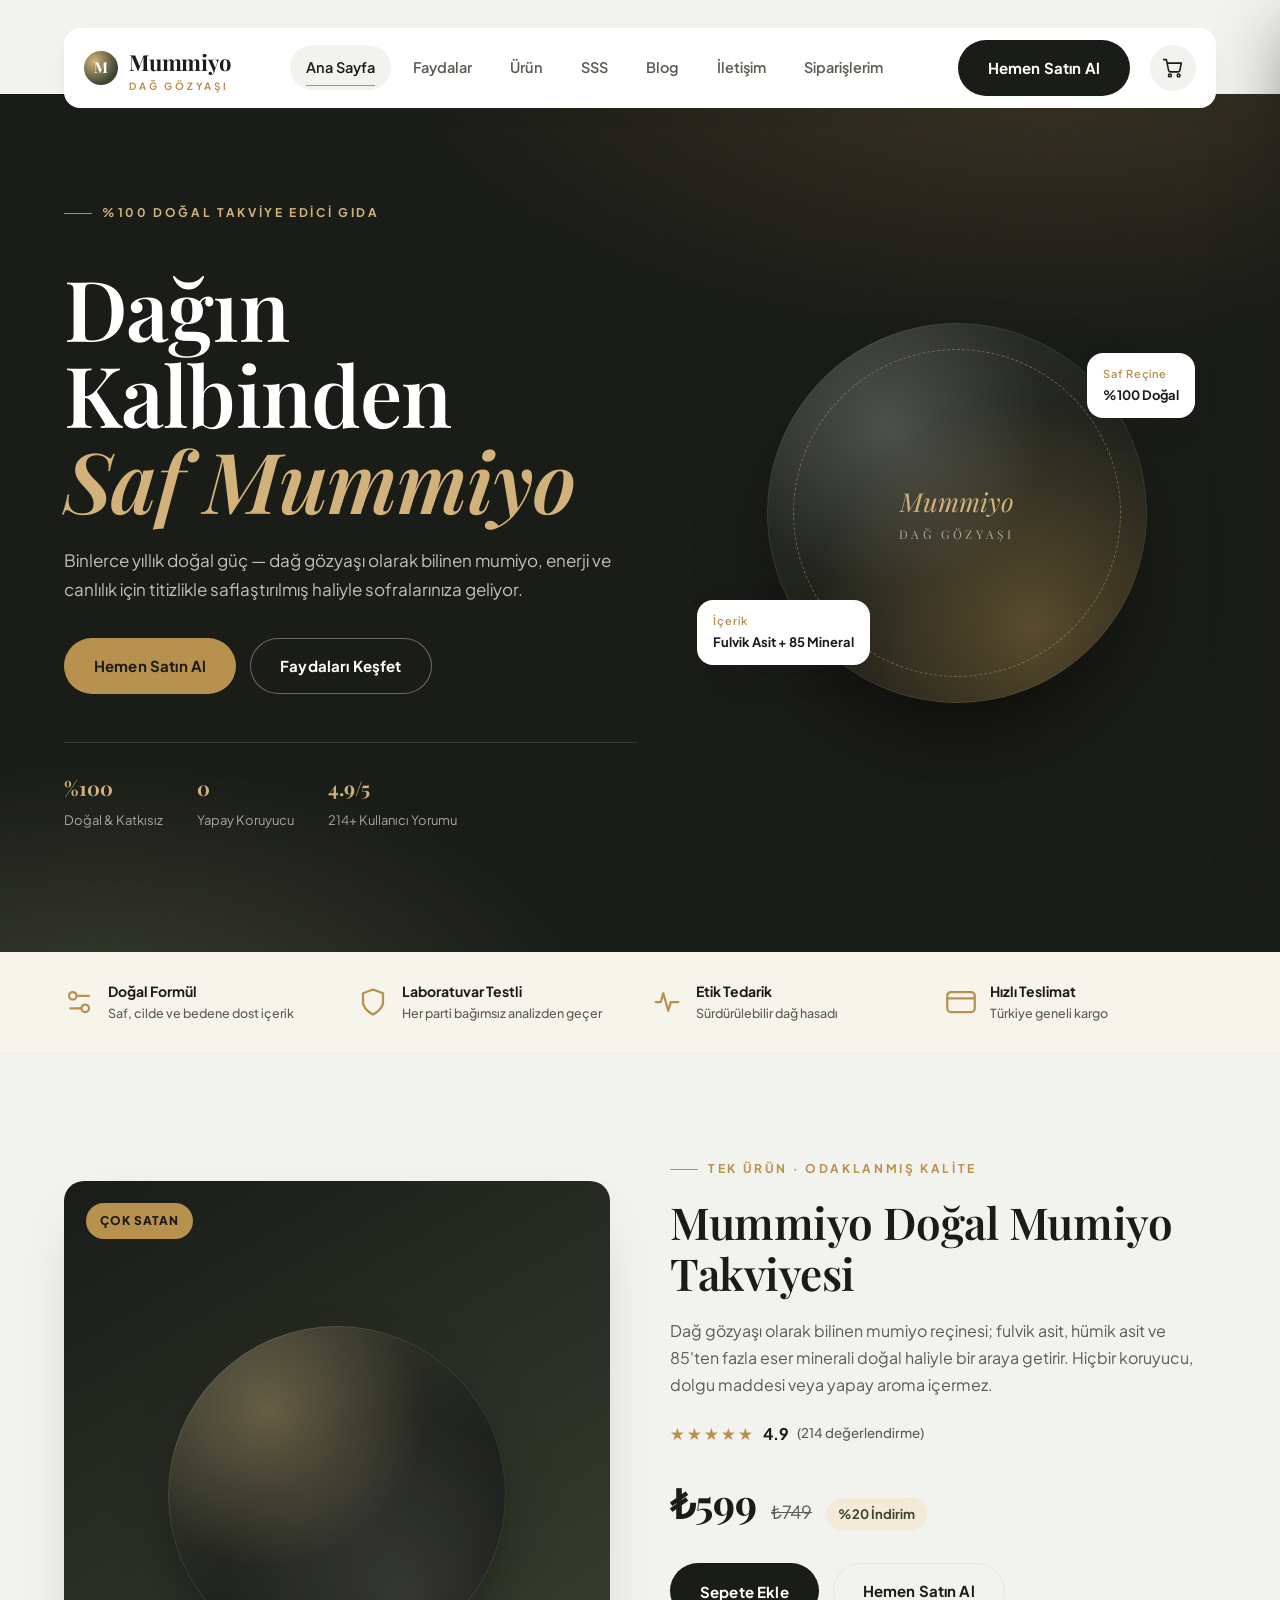
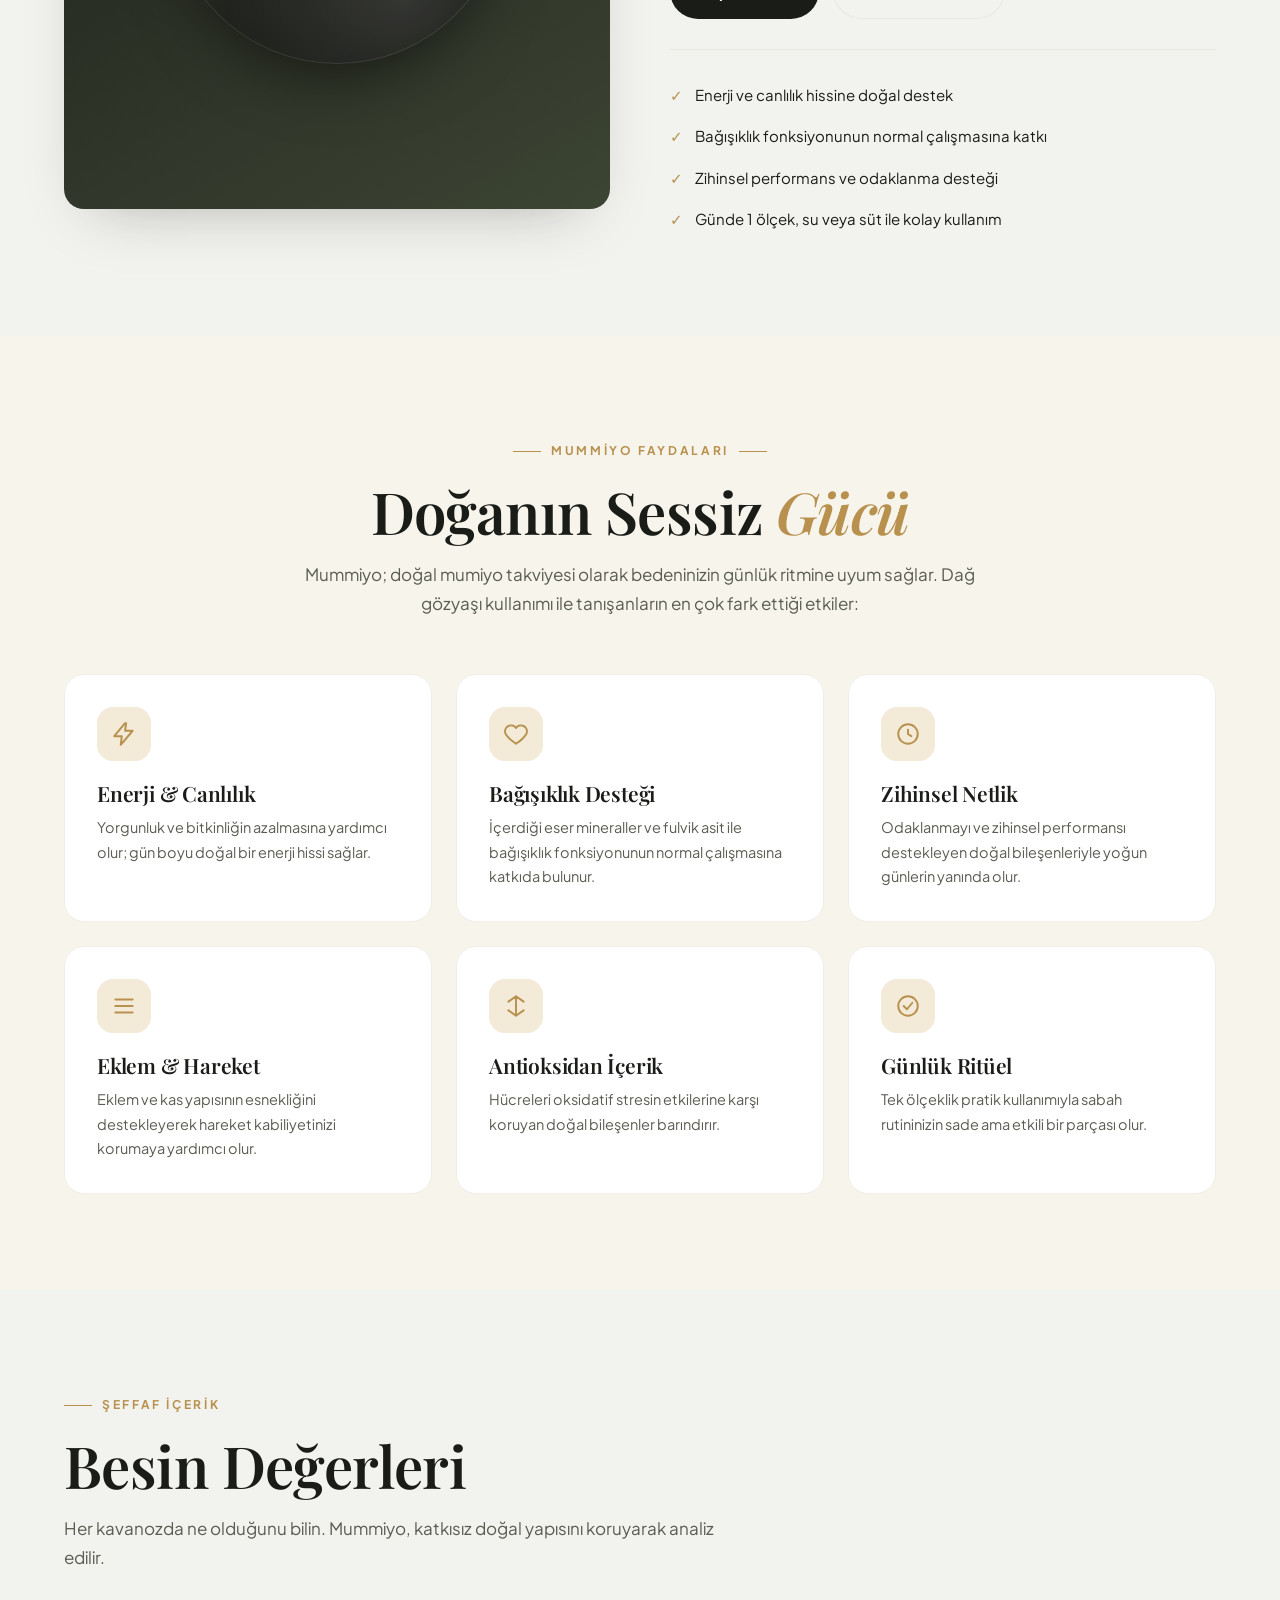
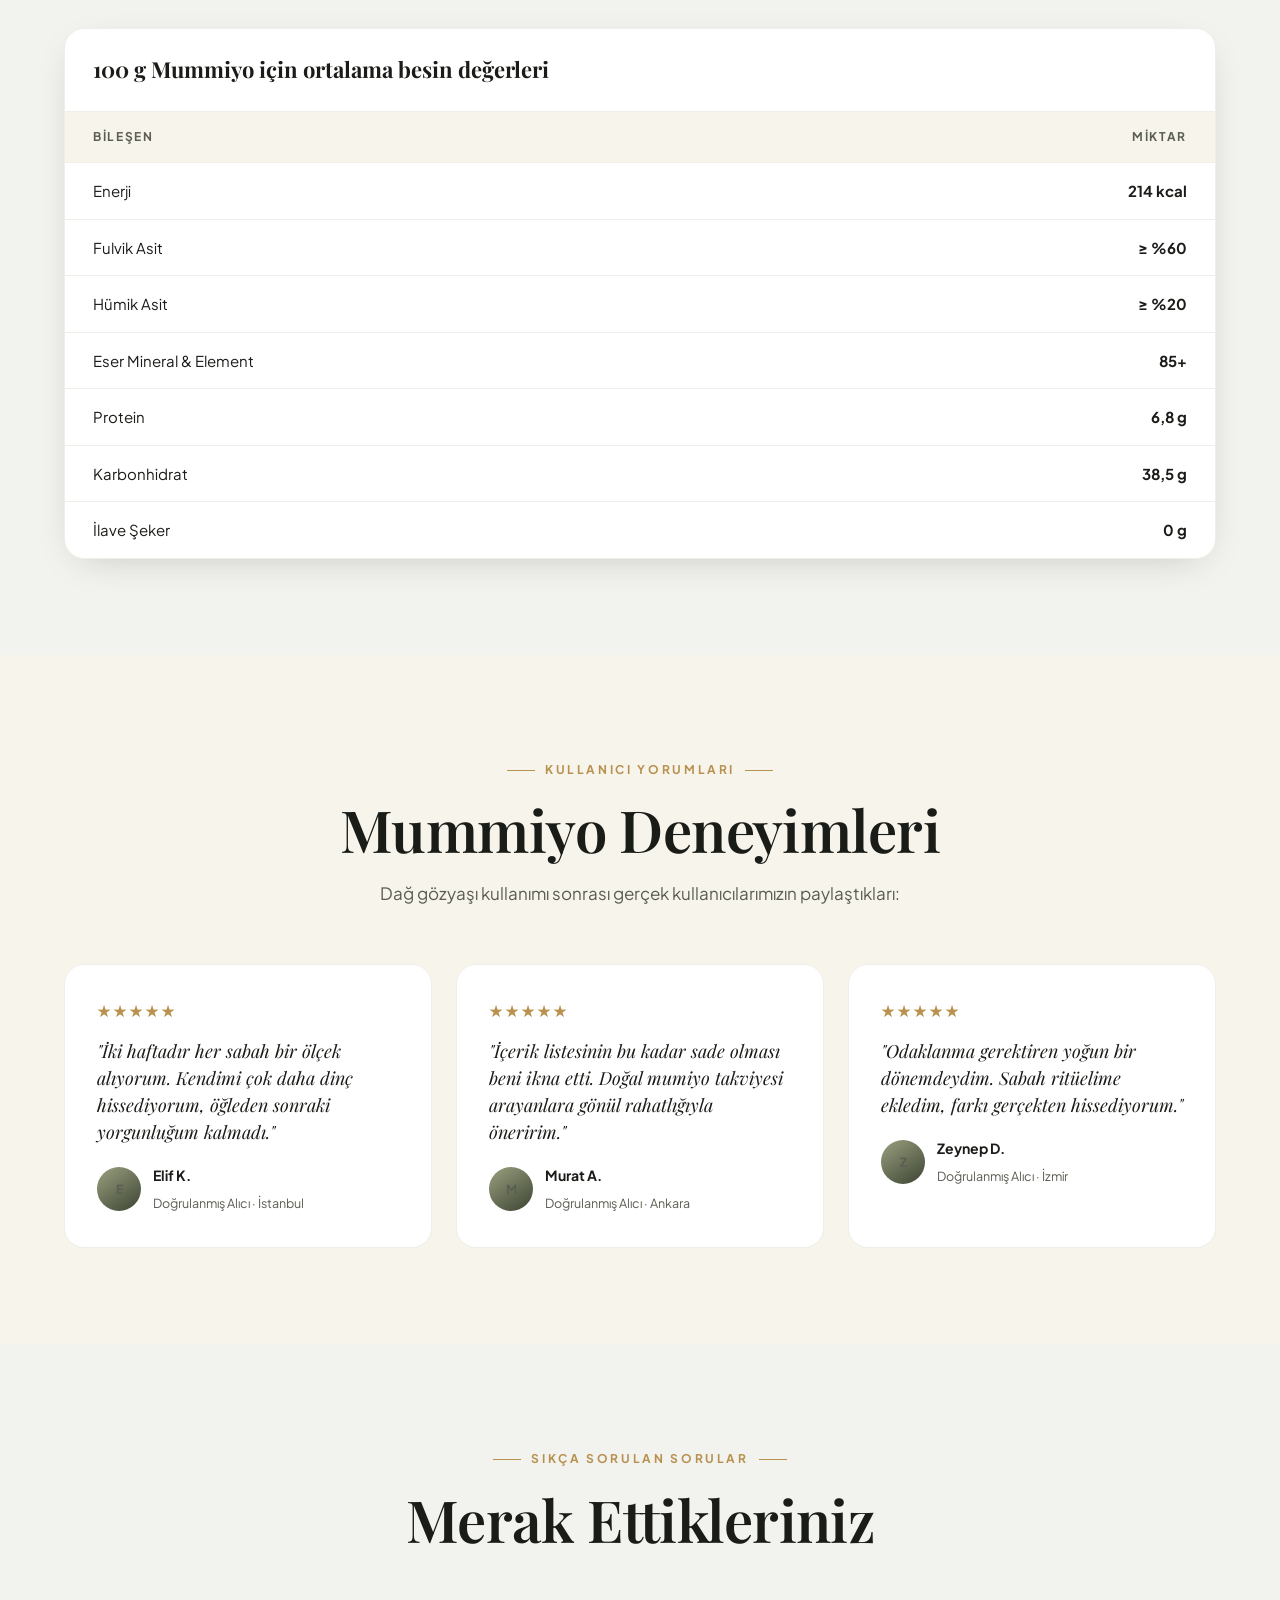
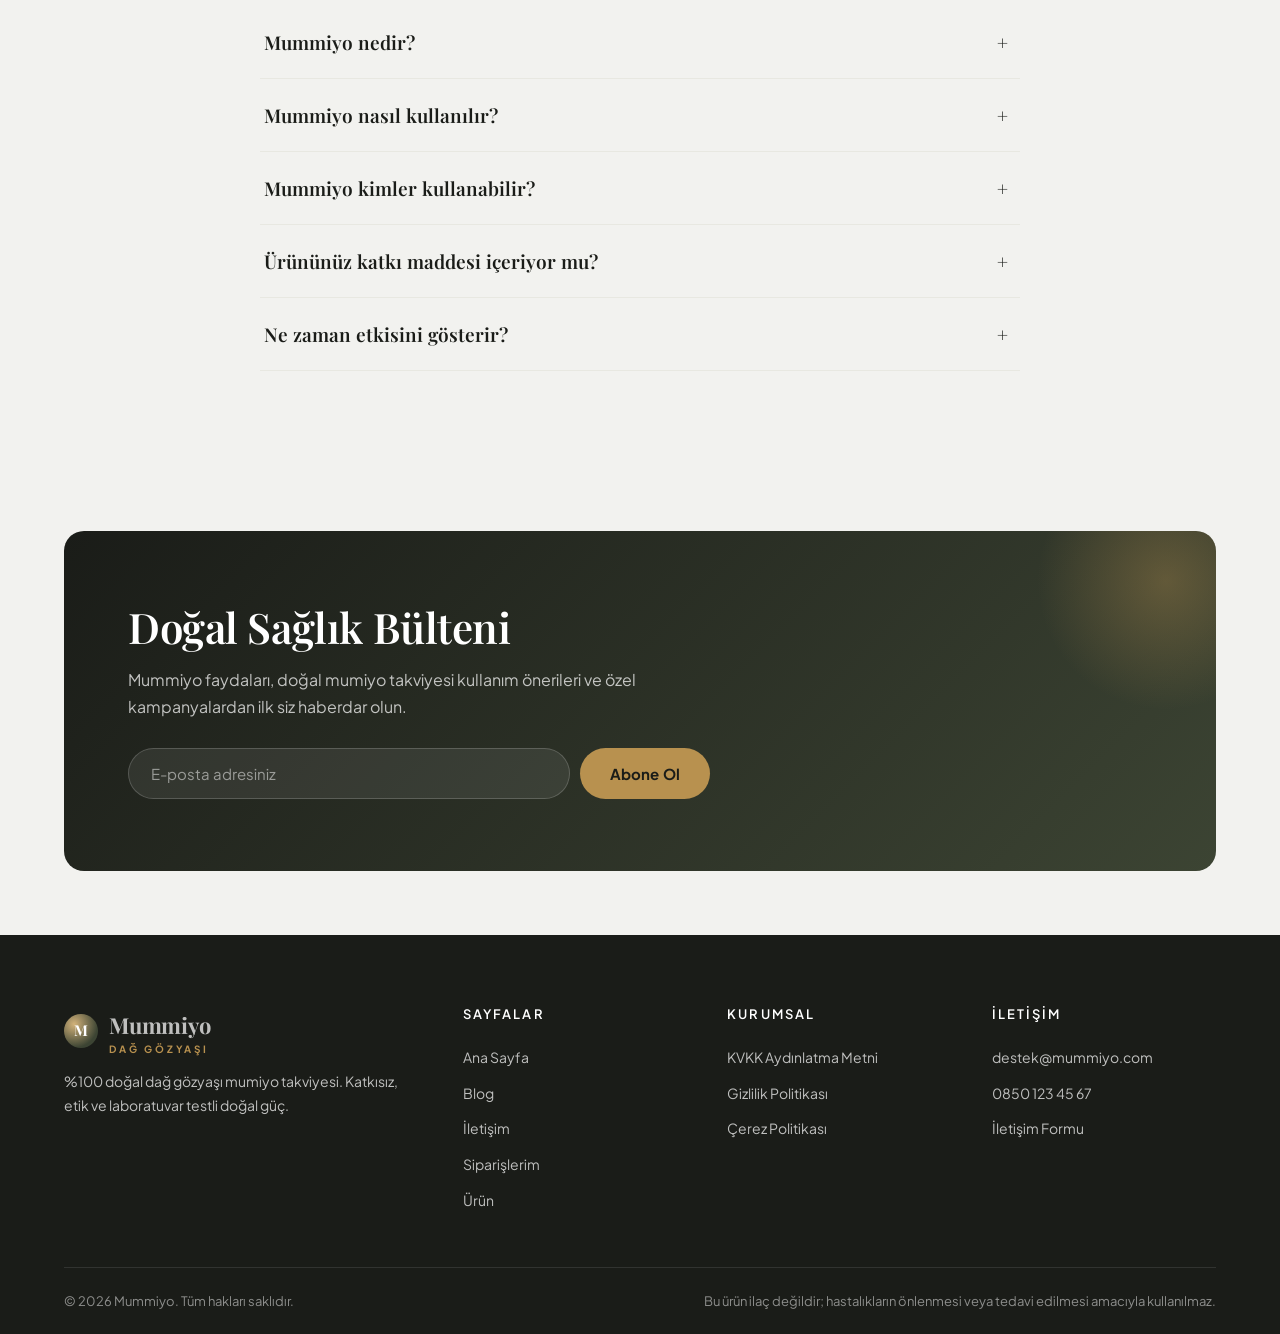
==== commit 80eeb60d: "PageSpeed Insights: performans ve erisilebilirlik iyilestirmeleri" ====
--- a/index.html
+++ b/index.html
@@ -22,10 +22,11 @@
   <meta name="twitter:description" content="%100 doğal dağ gözyaşı mumiyo takviyesi. Saf, katkısız ve etik üretim.">
   <meta name="twitter:image" content="https://www.mummiyo.com/assets/img/mummiyo-og.jpg">
 
-  <!-- Fonts (luxury typography) -->
+  <!-- Fonts (luxury typography) — preconnect + non-render-blocking load -->
   <link rel="preconnect" href="https://fonts.googleapis.com">
   <link rel="preconnect" href="https://fonts.gstatic.com" crossorigin>
-  <link href="https://fonts.googleapis.com/css2?family=Playfair+Display:ital,wght@0,500;0,600;0,700;1,500;1,600&family=Plus+Jakarta+Sans:wght@400;500;600;700;800&display=swap" rel="stylesheet">
+  <link rel="stylesheet" href="https://fonts.googleapis.com/css2?family=Playfair+Display:ital,wght@0,500;0,600;0,700;1,500;1,600&family=Plus+Jakarta+Sans:wght@400;500;600;700;800&display=swap" media="print" onload="this.media='all'">
+  <noscript><link rel="stylesheet" href="https://fonts.googleapis.com/css2?family=Playfair+Display:ital,wght@0,500;0,600;0,700;1,500;1,600&family=Plus+Jakarta+Sans:wght@400;500;600;700;800&display=swap"></noscript>
 
   <link rel="stylesheet" href="assets/css/style.css">
 
@@ -338,7 +339,7 @@
           <p>%100 doğal dağ gözyaşı mumiyo takviyesi. Katkısız, etik ve laboratuvar testli doğal güç.</p>
         </div>
         <nav class="footer-col" aria-label="Sayfalar">
-          <h4>Sayfalar</h4>
+          <h3>Sayfalar</h3>
           <a href="index.html">Ana Sayfa</a>
           <a href="blog.html">Blog</a>
           <a href="iletisim.html">İletişim</a>
@@ -346,13 +347,13 @@
           <a href="#urun">Ürün</a>
         </nav>
         <nav class="footer-col" aria-label="Yasal">
-          <h4>Kurumsal</h4>
+          <h3>Kurumsal</h3>
           <a href="kvkk.html">KVKK Aydınlatma Metni</a>
           <a href="gizlilik.html">Gizlilik Politikası</a>
           <a href="gizlilik.html#cerez">Çerez Politikası</a>
         </nav>
         <div class="footer-col">
-          <h4>İletişim</h4>
+          <h3>İletişim</h3>
           <a href="mailto:destek@mummiyo.com">destek@mummiyo.com</a>
           <a href="tel:+908501234567">0850 123 45 67</a>
           <a href="iletisim.html">İletişim Formu</a>
@@ -365,6 +366,6 @@
     </div>
   </footer>
 
-  <script src="assets/js/main.js"></script>
+  <script src="assets/js/main.js" defer></script>
 </body>
 </html>
--- a/assets/css/style.css
+++ b/assets/css/style.css
@@ -19,7 +19,7 @@
   --c-gold: #b8914f;        /* altın dokunuş */
   --c-gold-soft: #d2b27a;   /* açık altın */
   --c-gold-pale: #f3ead8;   /* altın tonlu açık zemin */
-  --c-muted: #6c6f64;       /* gri-yeşil metin */
+  --c-muted: #5a5d52;       /* gri-yeşil metin (AA kontrast için koyulaştırıldı) */
 
   /* Tipografi */
   --font-head: "Playfair Display", "Georgia", serif;
@@ -586,7 +586,7 @@
   padding-block: 72px 48px;
 }
 .footer-brand p { font-size: 14px; max-width: 34ch; margin-top: 16px; }
-.footer-col h4 { color: var(--c-white); font-family: var(--font-body); font-size: 13px; letter-spacing: 0.16em; text-transform: uppercase; margin-bottom: 18px; }
+.footer-col h3 { color: var(--c-white); font-family: var(--font-body); font-size: 13px; letter-spacing: 0.16em; text-transform: uppercase; margin-bottom: 18px; }
 .footer-col a { display: block; padding-block: 6px; font-size: 14px; transition: color var(--speed) var(--ease), transform var(--speed) var(--ease); }
 .footer-col a:hover { color: var(--c-gold-soft); transform: translateX(4px); }
 .footer-bottom {
